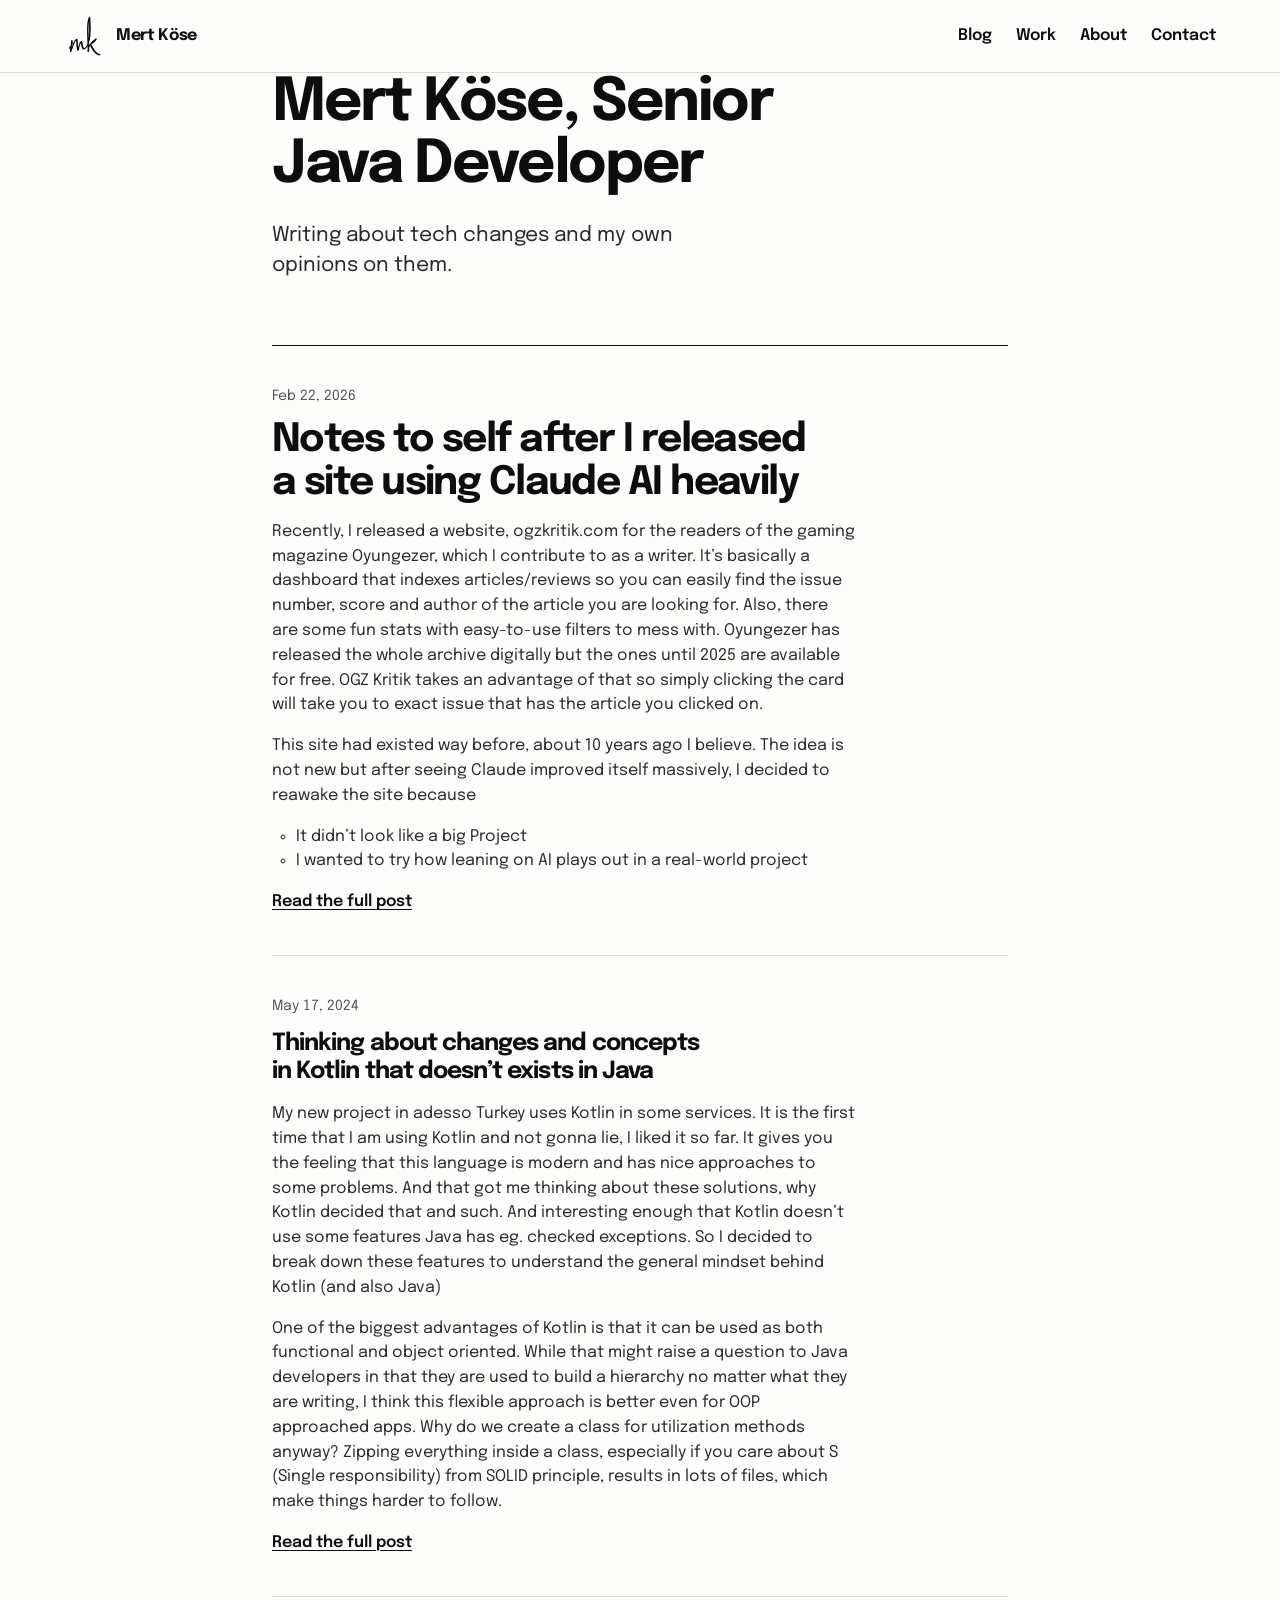
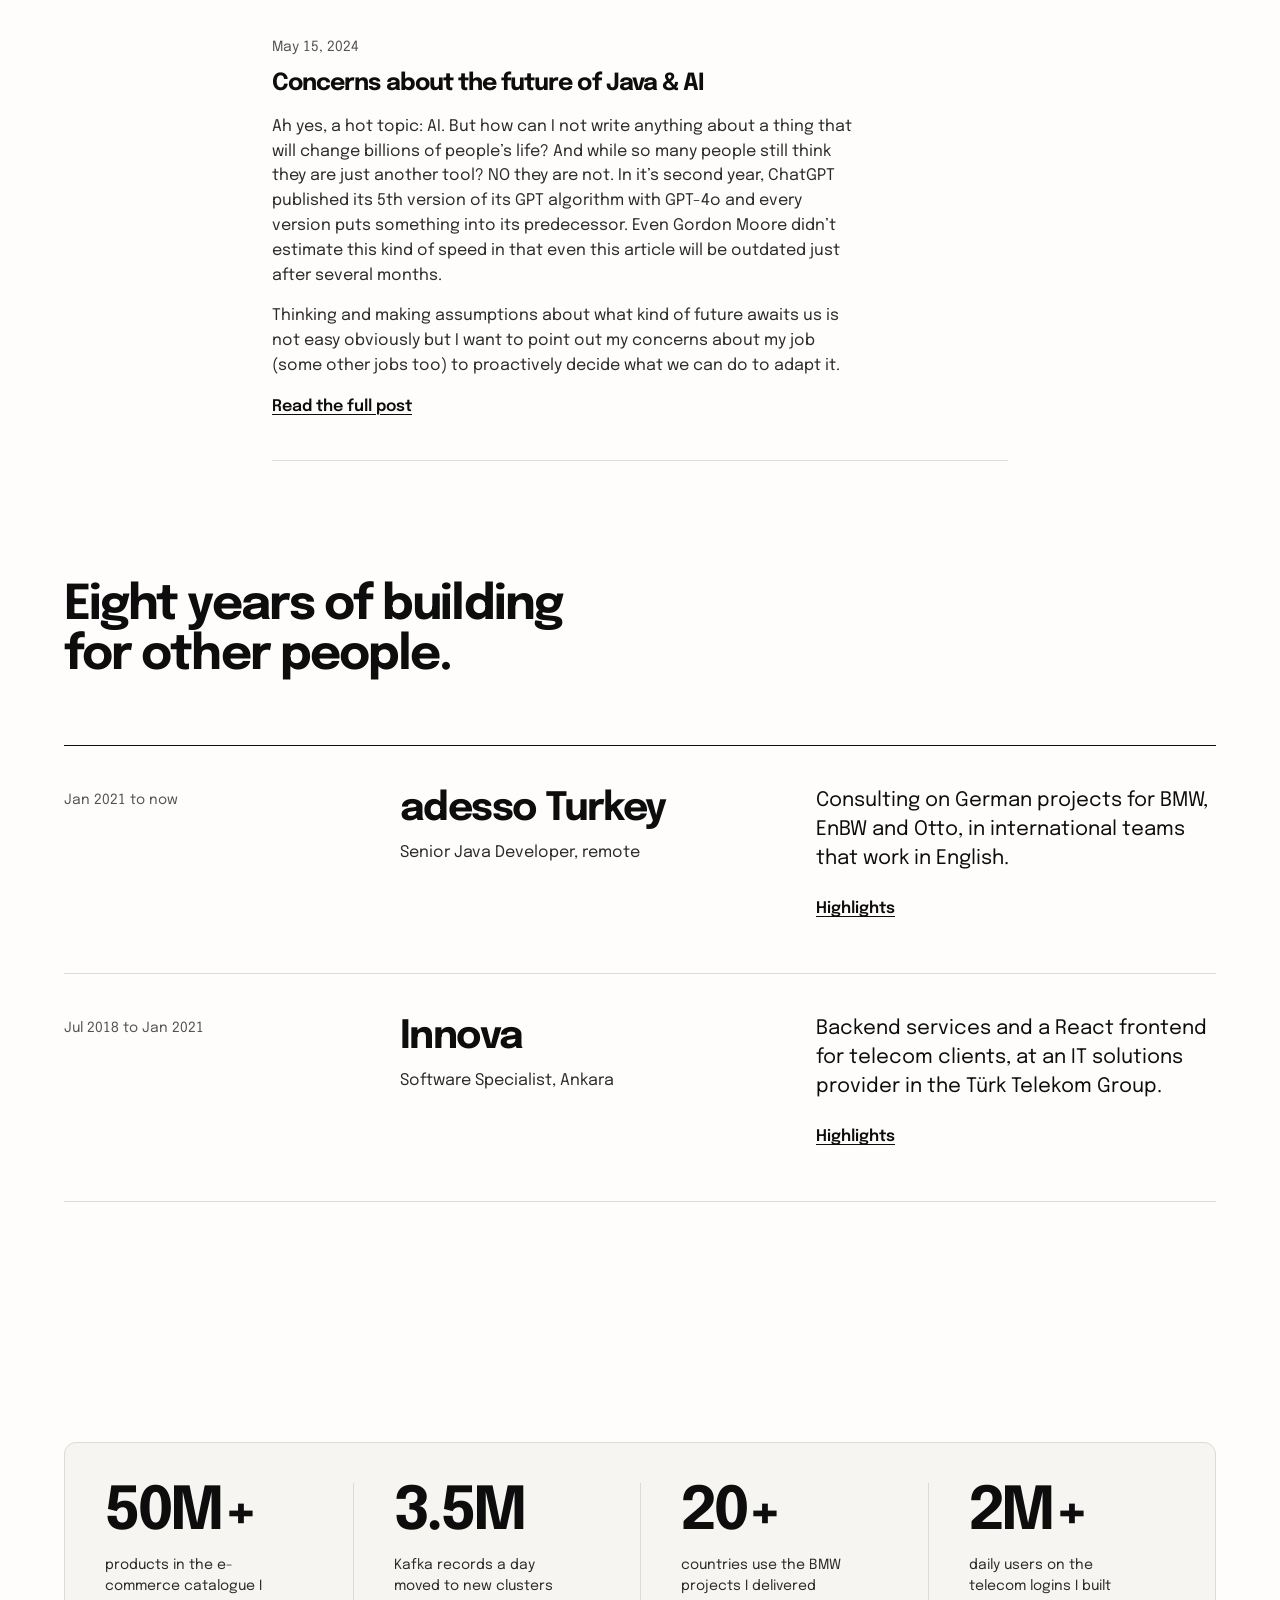
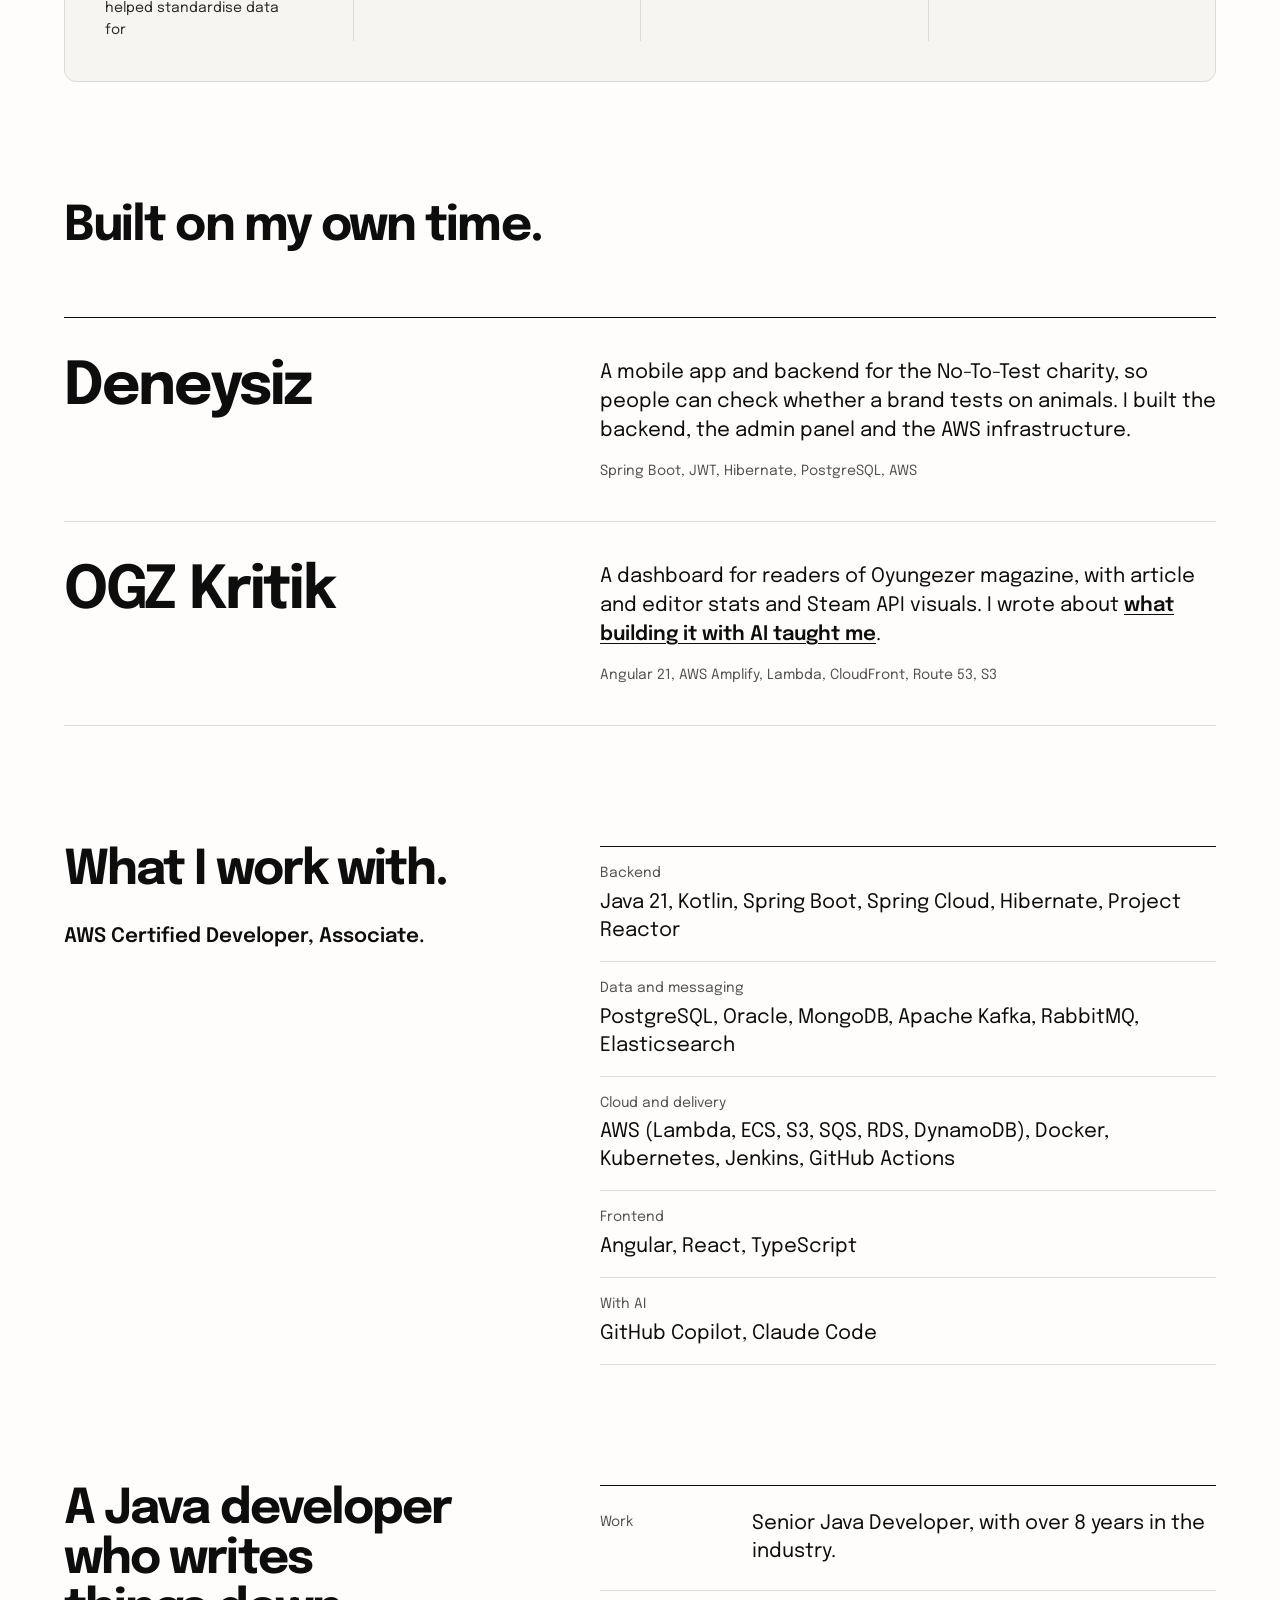
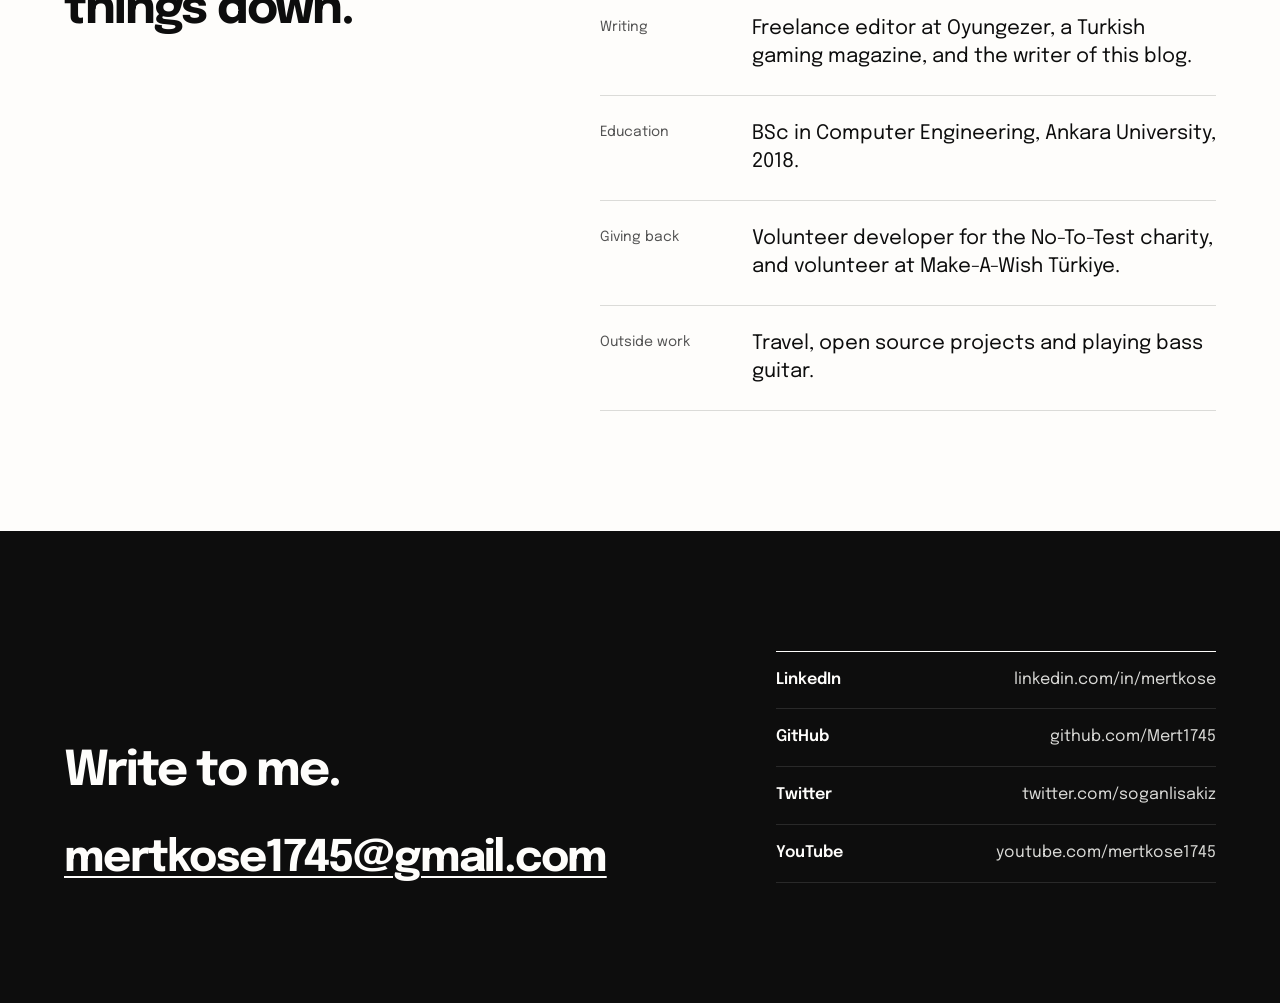
==== index.html @ c5473058 "Center the intro and blog index in one column" ====
<!doctype html>
<html lang="en">
<head>
<meta charset="utf-8">
<meta name="viewport" content="width=device-width,initial-scale=1">
<title>Mert Köse | Developer Sketches</title>
<meta name="description" content="Mert Köse, Senior Java Developer, writing about tech changes and his own opinions on them.">
<link rel="icon" type="image/png" href="favicon.png">
<link rel="preconnect" href="https://fonts.googleapis.com"><link rel="preconnect" href="https://fonts.gstatic.com" crossorigin><link href="https://fonts.googleapis.com/css2?family=Epilogue:wght@400;600;700&amp;display=swap" rel="stylesheet">
<link rel="stylesheet" href="style.css?v=fa057276">
</head>
<body>
<a class="skip" href="#main">Skip to content</a>
<header class="nav">
  <div class="container nav__bar">
    <a class="nav__brand" href="index.html"><img src="logo.png" alt="" width="40" height="40"><span>Mert Köse</span></a>
    <nav aria-label="Main" class="nav__links"><a href="index.html#blog">Blog</a><a href="index.html#work">Work</a><a href="index.html#about">About</a><a href="index.html#contact">Contact</a></nav>
  </div>
</header>
<main id="main">
<section class="hero" aria-labelledby="hero-title">
  <div class="container">
    <div class="hero__text">
      <h1 id="hero-title">Mert Köse, Senior Java Developer</h1>
      <p class="lead">Writing about tech changes and my own opinions on them.</p>
    </div>
    <div class="index" id="blog">
      <h2 class="visually-hidden">Blog</h2>
      <ol class="index__list">
      <li class="index__row index__row--lead"><time class="num" datetime="2026-02-22">Feb 22, 2026</time><div class="index__main"><h3><a href="posts/notes-to-self-after-i-released-a-site-using-claude-ai-heavily.html">Notes to self after I released a site using Claude AI heavily</a></h3><div class="index__excerpt"><p>Recently, I released a website, ogzkritik.com for the readers of the gaming magazine Oyungezer, which I contribute to as a writer. It’s basically a dashboard that indexes articles/reviews so you can easily find the issue number, score and author of the article you are looking for. Also, there are some fun stats with easy-to-use filters to mess with. Oyungezer has released the whole archive digitally but the ones until 2025 are available for free. OGZ Kritik takes an advantage of that so simply clicking the card will take you to exact issue that has the article you clicked on.</p>
<p>This site had existed way before, about 10 years ago I believe. The idea is not new but after seeing Claude improved itself massively, I decided to reawake the site because</p>
<ul>
<li>It didn’t look like a big Project</li>
<li>I wanted to try how leaning on AI plays out in a real-world project</li>
</ul></div><a class="index__more" href="posts/notes-to-self-after-i-released-a-site-using-claude-ai-heavily.html">Read the full post</a></div></li>
      <li class="index__row"><time class="num" datetime="2024-05-17">May 17, 2024</time><div class="index__main"><h3><a href="posts/thinking-about-changes-and-concepts-in-kotlin-that-doesnt-exists-in-java.html">Thinking about changes and concepts in Kotlin that doesn’t exists in Java</a></h3><div class="index__excerpt"><p>My new project in adesso Turkey uses Kotlin in some services. It is the first time that I am using Kotlin and not gonna lie, I liked it so far. It gives you the feeling that this language is modern and has nice approaches to some problems. And that got me thinking about these solutions, why Kotlin decided that and such. And interesting enough that Kotlin doesn’t use some features Java has eg. checked exceptions. So I decided to break down these features to understand the general mindset behind Kotlin (and also Java)</p>
<p>One of the biggest advantages of Kotlin is that it can be used as both functional and object oriented. While that might raise a question to Java developers in that they are used to build a hierarchy no matter what they are writing, I think this flexible approach is better even for OOP approached apps. Why do we create a class for utilization methods anyway? Zipping everything inside a class, especially if you care about S (Single responsibility) from SOLID principle, results in lots of files, which make things harder to follow.</p></div><a class="index__more" href="posts/thinking-about-changes-and-concepts-in-kotlin-that-doesnt-exists-in-java.html">Read the full post</a></div></li>
      <li class="index__row"><time class="num" datetime="2024-05-15">May 15, 2024</time><div class="index__main"><h3><a href="posts/concerns-about-the-future-of-java-ai.html">Concerns about the future of Java &amp; AI</a></h3><div class="index__excerpt"><p>Ah yes, a hot topic: AI. But how can I not write anything about a thing that will change billions of people’s life? And while so many people still think they are just another tool? NO they are not. In it’s second year, ChatGPT published its 5th version of its GPT algorithm with GPT-4o and every version puts something into its predecessor. Even Gordon Moore didn’t estimate this kind of speed in that even this article will be outdated just after several months.</p>
<p>Thinking and making assumptions about what kind of future awaits us is not easy obviously but I want to point out my concerns about my job (some other jobs too) to proactively decide what we can do to adapt it.</p></div><a class="index__more" href="posts/concerns-about-the-future-of-java-ai.html">Read the full post</a></div></li>
      </ol>
    </div>
  </div>
</section>

<section class="work" id="work" aria-labelledby="work-title">
  <div class="container">
    <h2 id="work-title">Eight years of building for other people.</h2>
    <ol class="jobs">
      <li class="job">
        <p class="job__dates num">Jan 2021 to now</p>
        <div class="job__main">
          <h3>adesso Turkey</h3>
          <p class="job__role">Senior Java Developer, remote</p>
        </div>
        <div class="job__body">
          <p>Consulting on German projects for BMW, EnBW and Otto, in international teams that work in English.</p>
          <details>
            <summary>Highlights</summary>
            <ul>
              <li>Delivered two global BMW projects, used in 20+ countries, from architecture to deployment, with monitoring and operational reliability built in.</li>
              <li>Worked on a high-volume e-commerce platform that standardised product data for downstream systems across a 50M+ product catalogue.</li>
              <li>Migrated Kafka topics carrying 3.5 million records a day from AWS MSK to customer managed clusters.</li>
              <li>Moved 50+ database tables from on-premise Oracle to AWS PostgreSQL.</li>
              <li>Upgraded large microservices to Spring Boot 3 with asynchronous Kotlin and Java.</li>
              <li>Wrote Java 21 with 80%+ unit test coverage.</li>
              <li>Defined implementation-ready technical specifications that made AI-assisted development with GitHub Copilot and Claude Code efficient.</li>
            </ul>
          </details>
        </div>
      </li>
      <li class="job">
        <p class="job__dates num">Jul 2018 to Jan 2021</p>
        <div class="job__main">
          <h3>Innova</h3>
          <p class="job__role">Software Specialist, Ankara</p>
        </div>
        <div class="job__body">
          <p>Backend services and a React frontend for telecom clients, at an IT solutions provider in the Türk Telekom Group.</p>
          <details>
            <summary>Highlights</summary>
            <ul>
              <li>Built login mechanisms for highly scalable apps serving over 2 million daily users.</li>
              <li>Designed RabbitMQ-based data traffic to support a microservice architecture.</li>
              <li>Worked with PostgreSQL, Oracle and MongoDB databases holding over 8 million records.</li>
              <li>Rebuilt the application frontend with React, Next.js and TypeScript.</li>
            </ul>
          </details>
        </div>
      </li>
    </ol>
  </div>
</section>

<section class="figures" aria-label="Figures from my work">
  <div class="container">
    <dl class="stats">
      <div><dt>products in the e-commerce catalogue I helped standardise data for</dt><dd class="figure num">50M+</dd></div>
      <div><dt>Kafka records a day moved to new clusters</dt><dd class="figure num">3.5M</dd></div>
      <div><dt>countries use the BMW projects I delivered</dt><dd class="figure num">20+</dd></div>
      <div><dt>daily users on the telecom logins I built</dt><dd class="figure num">2M+</dd></div>
    </dl>
  </div>
</section>

<section class="projects" id="projects" aria-labelledby="projects-title">
  <div class="container">
    <h2 id="projects-title">Built on my own time.</h2>
    <ul class="builds">
      <li class="build">
        <h3>Deneysiz</h3>
        <div class="build__body">
          <p>A mobile app and backend for the No-To-Test charity, so people can check whether a brand tests on animals. I built the backend, the admin panel and the AWS infrastructure.</p>
          <p class="build__stack">Spring Boot, JWT, Hibernate, PostgreSQL, AWS</p>
        </div>
      </li>
      <li class="build">
        <h3><a href="https://ogzkritik.com">OGZ Kritik</a></h3>
        <div class="build__body">
          <p>A dashboard for readers of Oyungezer magazine, with article and editor stats and Steam API visuals. I wrote about <a href="posts/notes-to-self-after-i-released-a-site-using-claude-ai-heavily.html">what building it with AI taught me</a>.</p>
          <p class="build__stack">Angular 21, AWS Amplify, Lambda, CloudFront, Route 53, S3</p>
        </div>
      </li>
    </ul>
  </div>
</section>

<section class="skills" id="skills" aria-labelledby="skills-title">
  <div class="container skills__grid">
    <div class="skills__lead">
      <h2 id="skills-title">What I work with.</h2>
      <p class="skills__cert">AWS Certified Developer, Associate.</p>
    </div>
    <dl class="stack">
      <div><dt>Backend</dt><dd>Java 21, Kotlin, Spring Boot, Spring Cloud, Hibernate, Project Reactor</dd></div>
      <div><dt>Data and messaging</dt><dd>PostgreSQL, Oracle, MongoDB, Apache Kafka, RabbitMQ, Elasticsearch</dd></div>
      <div><dt>Cloud and delivery</dt><dd>AWS (Lambda, ECS, S3, SQS, RDS, DynamoDB), Docker, Kubernetes, Jenkins, GitHub Actions</dd></div>
      <div><dt>Frontend</dt><dd>Angular, React, TypeScript</dd></div>
      <div><dt>With AI</dt><dd>GitHub Copilot, Claude Code</dd></div>
    </dl>
  </div>
</section>

<section class="about" id="about" aria-labelledby="about-title">
  <div class="container about__grid">
    <h2 id="about-title">A Java developer who writes things down.</h2>
    <dl class="facts">
      <div><dt>Work</dt><dd>Senior Java Developer, with over 8 years in the industry.</dd></div>
      <div><dt>Writing</dt><dd>Freelance editor at Oyungezer, a Turkish gaming magazine, and the writer of this blog.</dd></div>
      <div><dt>Education</dt><dd>BSc in Computer Engineering, Ankara University, 2018.</dd></div>
      <div><dt>Giving back</dt><dd>Volunteer developer for the No-To-Test charity, and volunteer at Make-A-Wish Türkiye.</dd></div>
      <div><dt>Outside work</dt><dd>Travel, open source projects and playing bass guitar.</dd></div>
    </dl>
  </div>
</section>

<section class="contact" id="contact" aria-labelledby="contact-title">
  <div class="container contact__grid">
    <div class="contact__lead">
      <h2 id="contact-title">Write to me.</h2>
      <a class="contact__mail" href="mailto:mertkose1745@gmail.com">mertkose1745@gmail.com</a>
    </div>
    <ul class="links">
      <li><a href="https://www.linkedin.com/in/mertkose/"><span>LinkedIn</span><span class="links__handle">linkedin.com/in/mertkose</span></a></li>
      <li><a href="https://github.com/Mert1745"><span>GitHub</span><span class="links__handle">github.com/Mert1745</span></a></li>
      <li><a href="https://twitter.com/soganlisakiz"><span>Twitter</span><span class="links__handle">twitter.com/soganlisakiz</span></a></li>
      <li><a href="https://www.youtube.com/mertkose1745"><span>YouTube</span><span class="links__handle">youtube.com/mertkose1745</span></a></li>
    </ul>
  </div>
</section>
</main>
</body>
</html>
---- style.css ----
/* Hallmark · shape: Index-First · genre: editorial · theme: Ink (by request) · job: hire · draw: cc81e3
 * hero: Index (intro above the index) · nav: edge-aligned · footer: none · imagery: none · signature: the post list is the hero, the newest title set large over an ink rule · ink: paper · copy: verbatim
 * axes: light/grotesk-sans/chromatic-teal · posture: restrained · contrast: pass · fold: pass · v2.0.0 */
/* Hallmark · pre-emit critique: P4 H5 E4 S4 R5 V4 · weakest: S, the about section could belong to any developer; kept only facts from the old site and let the type carry it */
/* Hallmark · waive 22 · greys at zero chroma · the page is printed in plain black ink on white paper */
/* Hallmark · answered F15 · the 24px gap sits inside list rows between a date or label and its text, while section columns keep the wide gap */
@import url("./tokens.css");
@import url("./base.css");

.skip { position: absolute; left: var(--space-md); top: calc(-1 * var(--space-3xl)); z-index: var(--z-toast); padding: var(--space-xs) var(--space-md); background: var(--color-ink); color: var(--color-paper); border-radius: 10px; }
.skip:focus-visible { top: var(--space-md); }


/* nav: edge-aligned, the mark at one edge, three destinations at the other */
.nav { border-bottom: var(--rule-hair) solid var(--color-rule); }
.nav__bar { display: flex; align-items: center; justify-content: space-between; gap: var(--space-md); min-height: 72px; }
.nav__brand { display: inline-flex; align-items: center; gap: var(--space-sm); font-weight: 700; text-decoration: none; letter-spacing: -0.02em; }
.nav__brand img { width: 40px; height: 40px; }
.nav__links { display: flex; gap: var(--space-lg); }
.nav__links a { font-weight: 600; text-decoration: none; padding: var(--space-xs) 0; }
.nav__links a:active, .index__main h3 a:active, .index__more:active, .facts a:active, .contact a:active, .build a:active { text-decoration: underline; text-decoration-color: var(--color-accent); text-decoration-thickness: 3px; }
.nav__links a:hover, .nav__brand:hover span { text-decoration: underline; text-decoration-color: var(--color-accent); text-decoration-thickness: 2px; }



/* hero: the introduction on top, the blog index under it with each post opened */
.hero__text { display: grid; gap: var(--space-lg); justify-items: start; margin: 0 auto var(--space-2xl); max-width: 46rem; }
.hero__text h1 { font-size: var(--text-display-s); max-width: none; }
.hero__text .lead { color: var(--color-ink-2); max-width: 40ch; }
.index { max-width: 46rem; margin-inline: auto; }
.index__list { margin: 0; padding: 0; list-style: none; border-top: var(--rule-hair) solid var(--color-ink); }
.index__row { display: grid; grid-template-columns: minmax(0, 1fr); gap: var(--space-sm); padding-block: var(--space-xl); border-bottom: var(--rule-hair) solid var(--color-rule); }
.index__row time { font-size: var(--text-sm); color: var(--color-muted); }
.index__main { display: grid; gap: var(--space-md); }
.index__main h3 { max-width: none; }
.index__main h3 a { text-decoration: none; }
.index__main h3 a:hover { text-decoration: underline; text-decoration-color: var(--color-accent); text-decoration-thickness: 2px; text-underline-offset: 0.18em; }
.index__row--lead h3 { font-size: var(--text-3xl); line-height: 1.08; letter-spacing: var(--tracking-display); }
.index__excerpt { display: grid; gap: var(--space-md); color: var(--color-ink-2); }
.index__excerpt ul { margin: 0; padding-left: var(--space-lg); }
.index__more { justify-self: start; font-weight: 600; }
.index__more:hover { text-decoration-color: var(--color-accent); text-decoration-thickness: 2px; }

/* about: one statement, a ruled list of facts */
.about { padding-block: var(--section-gap-s); }
.about__grid { display: grid; grid-template-columns: minmax(0, 5fr) minmax(0, 7fr); gap: var(--space-3xl); align-items: start; }
.about h2 { font-size: var(--text-section); max-width: 14ch; }
.facts { margin: 0; border-top: var(--rule-hair) solid var(--color-ink); }
.facts > div { display: grid; grid-template-columns: minmax(0, 8rem) minmax(0, 1fr); gap: var(--space-lg); padding-block: var(--space-lg); border-bottom: var(--rule-hair) solid var(--color-rule); }
.facts dt { font-size: var(--text-sm); color: var(--color-muted); padding-top: var(--space-3xs); }
.facts dd { margin: 0; font-size: var(--text-lg); line-height: 1.4; }
.facts a { font-weight: 600; }
.facts a:hover, .links a:hover .links__handle, .article a:hover { text-decoration-color: var(--color-accent); text-decoration-thickness: 2px; }

/* contact: an ink band, the address set large */
.contact { padding-block: var(--section-gap-s); background: var(--color-ink); color: var(--color-paper); }
.contact__grid { display: grid; grid-template-columns: minmax(0, 7fr) minmax(0, 5fr); gap: var(--space-3xl); align-items: end; }
.contact__lead { display: grid; gap: var(--space-xl); }
.contact h2 { font-size: var(--text-section); }
.contact__mail { font-size: clamp(1.5rem, 3.4vw, 3rem); font-weight: 700; letter-spacing: var(--tracking-display); line-height: 1.05; overflow-wrap: break-word; min-width: 0; text-decoration-thickness: 2px; text-underline-offset: 0.12em; }
.contact__mail:hover { text-decoration-color: var(--color-accent-soft); }
.contact :focus-visible { outline-color: var(--color-accent-soft); }
.links { margin: 0; padding: 0; list-style: none; border-top: var(--rule-hair) solid var(--color-paper); }
.links li { border-bottom: var(--rule-hair) solid var(--color-ink-2); }
.links a { display: flex; flex-wrap: wrap; justify-content: space-between; gap: var(--space-xs) var(--space-md); padding-block: var(--space-md); font-weight: 600; text-decoration: none; }
.links__handle { font-weight: 400; color: var(--color-rule); text-decoration: underline; text-decoration-color: transparent; text-underline-offset: 0.16em; }


/* a post */
.container--text { max-width: 51rem; }
.article { padding-block: var(--space-3xl) var(--space-3xl); }
.article__head { display: grid; gap: var(--space-md); padding-bottom: var(--space-xl); margin-bottom: var(--space-xl); border-bottom: var(--rule-hair) solid var(--color-ink); }
.article__head h1 { font-size: var(--text-display-s); max-width: none; }
.article__date { font-size: var(--text-sm); color: var(--color-muted); }
.article__body { display: grid; gap: var(--space-lg); font-size: var(--text-lg); line-height: 1.6; color: var(--color-ink-2); }
.article__body p { max-width: 65ch; }
.article__body h2 { max-width: none; margin-top: var(--space-xl); font-size: var(--text-section); }
.article__body ul { margin: 0; padding-left: var(--space-lg); max-width: 65ch; }
.article__body li + li { margin-top: var(--space-xs); }
.article__body blockquote { margin: var(--space-md) 0; padding: var(--space-xs) 0 var(--space-xs) var(--space-lg); border-left: 2px solid var(--color-ink); color: var(--color-ink); font-size: var(--text-xl); line-height: 1.4; max-width: 50ch; }
.article__body img { border-radius: var(--radius-card); outline: var(--rule-hair) solid var(--color-rule); outline-offset: -1px; }
.article__body code { font-family: var(--font-outlier); font-size: 0.9em; }
.article a { font-weight: 600; color: var(--color-ink); }
.article__back { margin-top: var(--space-2xl); }

@media (max-width: 60rem) {
  .hero { min-height: 0; padding-block: var(--space-xl); }
  .about__grid, .contact__grid { grid-template-columns: minmax(0, 1fr); gap: var(--space-2xl); }
  .contact__grid { align-items: start; }
  .index__row--lead h3 { font-size: var(--text-2xl); }
}
@media (max-width: 40rem) {
  .facts > div { grid-template-columns: minmax(0, 1fr); gap: var(--space-2xs); }
  .nav__links { gap: var(--space-md); }
  .nav__brand span { display: none; }
}

/* work: the record as ruled rows, highlights folded away */
.work { padding-block: var(--section-gap-s); }
.work h2, .projects h2, .skills h2 { font-size: var(--text-section); max-width: 18ch; }
.jobs { margin: var(--space-2xl) 0 0; padding: 0; list-style: none; border-top: var(--rule-hair) solid var(--color-ink); }
.job { display: grid; grid-template-columns: minmax(0, 3fr) minmax(0, 4fr) minmax(0, 5fr); gap: var(--space-3xl); padding-block: var(--space-xl); border-bottom: var(--rule-hair) solid var(--color-rule); }
.job__dates { font-size: var(--text-sm); color: var(--color-muted); padding-top: var(--space-2xs); }
.job__main h3 { font-size: var(--text-3xl); letter-spacing: var(--tracking-display); }
.job__role { margin-top: var(--space-xs); font-size: var(--text-md); color: var(--color-ink-2); }
.job__body { display: grid; gap: var(--space-md); align-content: start; font-size: var(--text-lg); line-height: 1.45; }
.job__body details { font-size: var(--text-md); line-height: 1.55; }
.job__body summary { display: inline-block; min-height: 44px; padding-block: var(--space-xs); font-weight: 600; text-decoration: underline; text-underline-offset: 0.16em; cursor: pointer; list-style: none; }
.job__body summary::-webkit-details-marker { display: none; }
.job__body summary:hover { text-decoration-color: var(--color-accent); text-decoration-thickness: 2px; }
.job__body summary:focus-visible { outline: 2px solid var(--color-focus); outline-offset: 2px; }
.job__body ul { margin: var(--space-xs) 0 0; padding-left: var(--space-lg); color: var(--color-ink-2); }
.job__body li + li { margin-top: var(--space-xs); }

/* figures: plain black on a well, units beside every number */
.figures { padding-block: var(--section-gap-s) 0; }
.stats { display: grid; grid-template-columns: repeat(4, minmax(0, 1fr)); margin: 0; padding: var(--space-xl) 0; background: var(--color-paper-2); border: var(--rule-hair) solid var(--color-rule); border-radius: var(--radius-card); }
.stats > div { display: flex; flex-direction: column-reverse; justify-content: flex-end; gap: var(--space-sm); padding-inline: var(--space-xl); border-left: var(--rule-hair) solid var(--color-rule); }
.stats > div:first-child { border-left: 0; }
.stats dt { font-size: var(--text-sm); color: var(--color-ink-2); max-width: 22ch; }
.stats dd { margin: 0; font-variant-numeric: tabular-nums; font-size: var(--text-display-s); font-weight: 700; letter-spacing: var(--tracking-display); line-height: 1; }

/* projects: the name large, what it is beside it */
.projects { padding-block: var(--section-gap-s) 0; }
.builds { margin: var(--space-2xl) 0 0; padding: 0; list-style: none; border-top: var(--rule-hair) solid var(--color-ink); }
.build { display: grid; grid-template-columns: minmax(0, 5fr) minmax(0, 7fr); gap: var(--space-3xl); padding-block: var(--space-xl); border-bottom: var(--rule-hair) solid var(--color-rule); }
.build h3 { font-size: var(--text-display-s); max-width: none; letter-spacing: var(--tracking-display); line-height: 1.02; }
.build h3 a { text-decoration: none; }
.build h3 a:hover { text-decoration: underline; text-decoration-color: var(--color-accent); text-decoration-thickness: 3px; text-underline-offset: 0.12em; }
.build__body { display: grid; gap: var(--space-md); font-size: var(--text-lg); line-height: 1.45; }
.build__body a { font-weight: 600; }
.build__stack { font-size: var(--text-sm); color: var(--color-muted); }

/* skills: grouped in running lines */
.skills { padding-block: var(--section-gap-s) 0; }
.skills__grid { display: grid; grid-template-columns: minmax(0, 5fr) minmax(0, 7fr); gap: var(--space-3xl); align-items: start; }
.skills__lead { display: grid; gap: var(--space-lg); }
.skills__cert { font-size: var(--text-lg); font-weight: 600; }
.stack { margin: 0; border-top: var(--rule-hair) solid var(--color-ink); }
.stack > div { display: grid; gap: var(--space-2xs); padding-block: var(--space-md); border-bottom: var(--rule-hair) solid var(--color-rule); }
.stack dt { font-size: var(--text-sm); color: var(--color-muted); }
.stack dd { margin: 0; font-size: var(--text-lg); line-height: 1.4; }

@media (max-width: 60rem) {
  .job { grid-template-columns: minmax(0, 1fr); gap: var(--space-sm); }
  .stats { grid-template-columns: repeat(2, minmax(0, 1fr)); row-gap: var(--space-xl); }
  .stats > div:nth-child(odd) { border-left: 0; }
  .build, .skills__grid { grid-template-columns: minmax(0, 1fr); gap: var(--space-lg); }
  .skills__grid { gap: var(--space-2xl); }
}
@media (max-width: 40rem) {
  .stats > div { padding-inline: var(--space-md); }
  .nav__links { gap: var(--space-sm); font-size: var(--text-sm); }
}
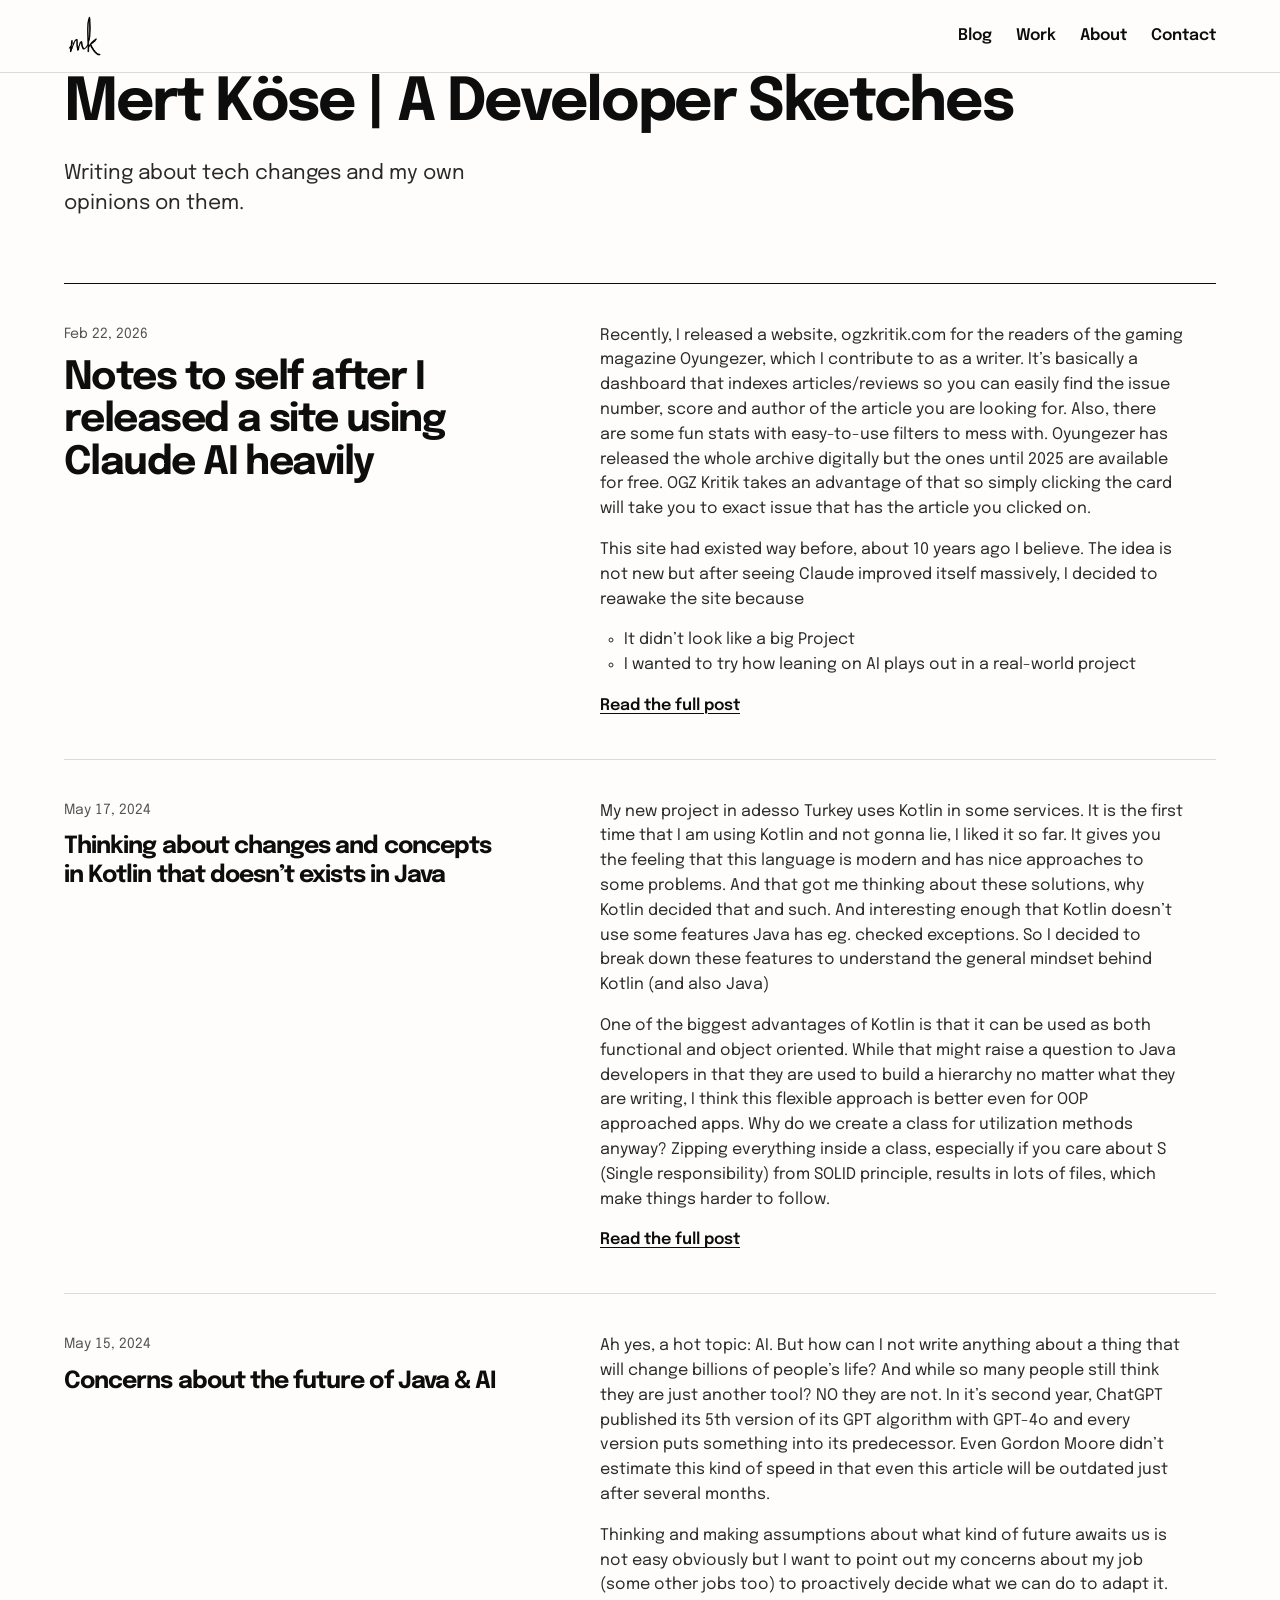
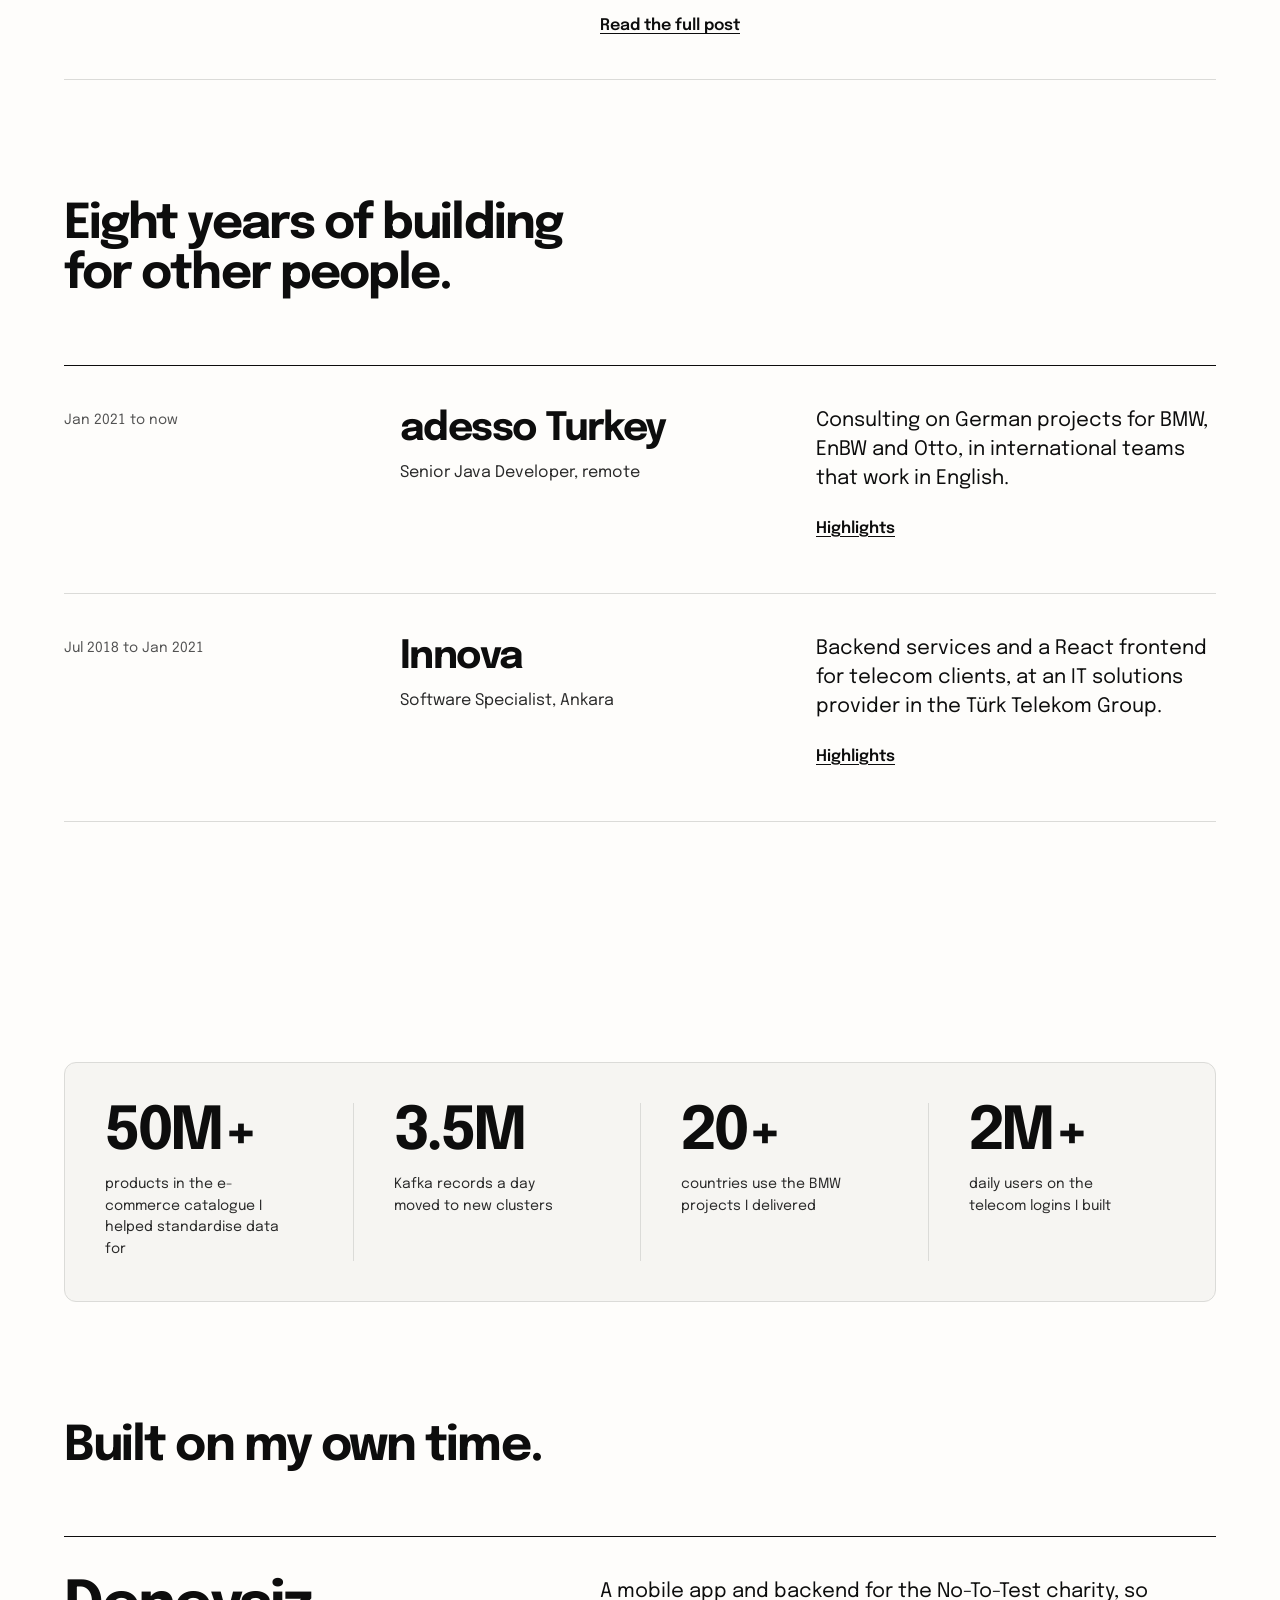
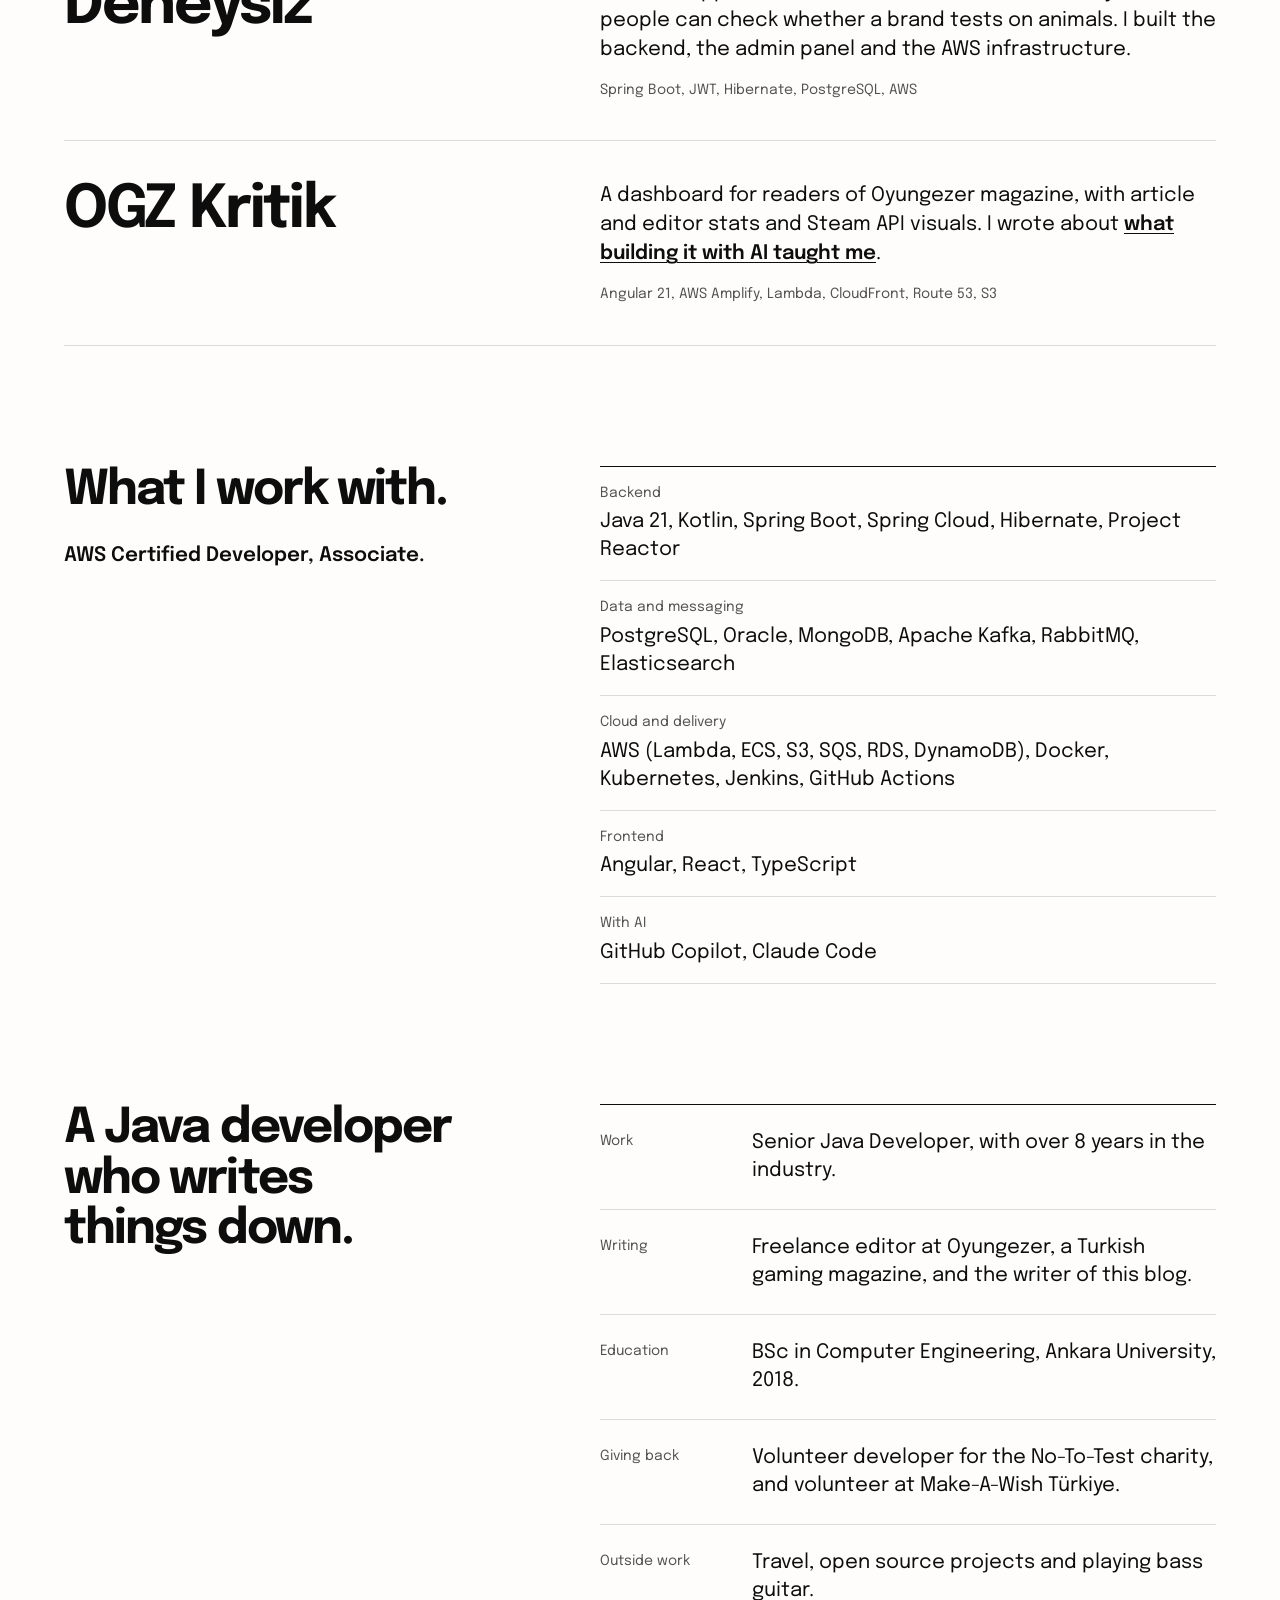
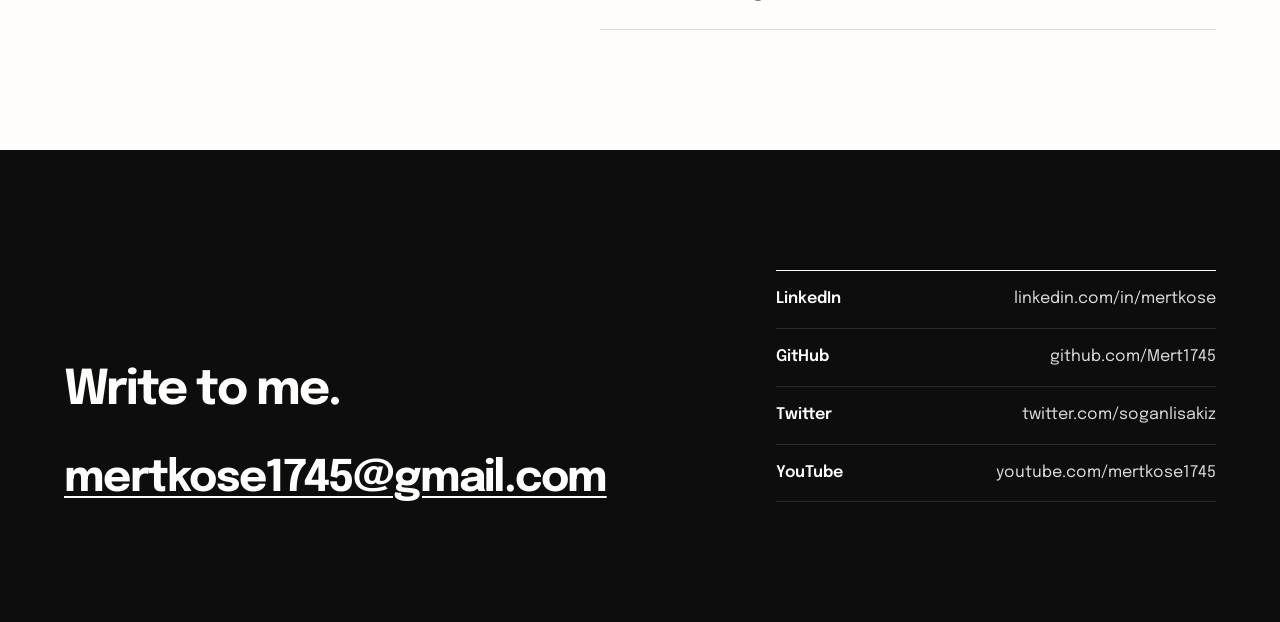
==== commit 1067a536: "Align the blog index with the page grid, new headline, logo-only brand" ====
--- a/index.html
+++ b/index.html
@@ -7,13 +7,13 @@
 <meta name="description" content="Mert Köse, Senior Java Developer, writing about tech changes and his own opinions on them.">
 <link rel="icon" type="image/png" href="favicon.png">
 <link rel="preconnect" href="https://fonts.googleapis.com"><link rel="preconnect" href="https://fonts.gstatic.com" crossorigin><link href="https://fonts.googleapis.com/css2?family=Epilogue:wght@400;600;700&amp;display=swap" rel="stylesheet">
-<link rel="stylesheet" href="style.css?v=fa057276">
+<link rel="stylesheet" href="style.css?v=16051776">
 </head>
 <body>
 <a class="skip" href="#main">Skip to content</a>
 <header class="nav">
   <div class="container nav__bar">
-    <a class="nav__brand" href="index.html"><img src="logo.png" alt="" width="40" height="40"><span>Mert Köse</span></a>
+    <a class="nav__brand" href="index.html"><img src="logo.png" alt="Mert Köse, home" width="40" height="40"></a>
     <nav aria-label="Main" class="nav__links"><a href="index.html#blog">Blog</a><a href="index.html#work">Work</a><a href="index.html#about">About</a><a href="index.html#contact">Contact</a></nav>
   </div>
 </header>
@@ -21,21 +21,21 @@
 <section class="hero" aria-labelledby="hero-title">
   <div class="container">
     <div class="hero__text">
-      <h1 id="hero-title">Mert Köse, Senior Java Developer</h1>
+      <h1 id="hero-title">Mert Köse | A Developer Sketches</h1>
       <p class="lead">Writing about tech changes and my own opinions on them.</p>
     </div>
     <div class="index" id="blog">
       <h2 class="visually-hidden">Blog</h2>
       <ol class="index__list">
-      <li class="index__row index__row--lead"><time class="num" datetime="2026-02-22">Feb 22, 2026</time><div class="index__main"><h3><a href="posts/notes-to-self-after-i-released-a-site-using-claude-ai-heavily.html">Notes to self after I released a site using Claude AI heavily</a></h3><div class="index__excerpt"><p>Recently, I released a website, ogzkritik.com for the readers of the gaming magazine Oyungezer, which I contribute to as a writer. It’s basically a dashboard that indexes articles/reviews so you can easily find the issue number, score and author of the article you are looking for. Also, there are some fun stats with easy-to-use filters to mess with. Oyungezer has released the whole archive digitally but the ones until 2025 are available for free. OGZ Kritik takes an advantage of that so simply clicking the card will take you to exact issue that has the article you clicked on.</p>
+      <li class="index__row index__row--lead"><div class="index__head"><time class="num" datetime="2026-02-22">Feb 22, 2026</time><h3><a href="posts/notes-to-self-after-i-released-a-site-using-claude-ai-heavily.html">Notes to self after I released a site using Claude AI heavily</a></h3></div><div class="index__main"><div class="index__excerpt"><p>Recently, I released a website, ogzkritik.com for the readers of the gaming magazine Oyungezer, which I contribute to as a writer. It’s basically a dashboard that indexes articles/reviews so you can easily find the issue number, score and author of the article you are looking for. Also, there are some fun stats with easy-to-use filters to mess with. Oyungezer has released the whole archive digitally but the ones until 2025 are available for free. OGZ Kritik takes an advantage of that so simply clicking the card will take you to exact issue that has the article you clicked on.</p>
 <p>This site had existed way before, about 10 years ago I believe. The idea is not new but after seeing Claude improved itself massively, I decided to reawake the site because</p>
 <ul>
 <li>It didn’t look like a big Project</li>
 <li>I wanted to try how leaning on AI plays out in a real-world project</li>
 </ul></div><a class="index__more" href="posts/notes-to-self-after-i-released-a-site-using-claude-ai-heavily.html">Read the full post</a></div></li>
-      <li class="index__row"><time class="num" datetime="2024-05-17">May 17, 2024</time><div class="index__main"><h3><a href="posts/thinking-about-changes-and-concepts-in-kotlin-that-doesnt-exists-in-java.html">Thinking about changes and concepts in Kotlin that doesn’t exists in Java</a></h3><div class="index__excerpt"><p>My new project in adesso Turkey uses Kotlin in some services. It is the first time that I am using Kotlin and not gonna lie, I liked it so far. It gives you the feeling that this language is modern and has nice approaches to some problems. And that got me thinking about these solutions, why Kotlin decided that and such. And interesting enough that Kotlin doesn’t use some features Java has eg. checked exceptions. So I decided to break down these features to understand the general mindset behind Kotlin (and also Java)</p>
+      <li class="index__row"><div class="index__head"><time class="num" datetime="2024-05-17">May 17, 2024</time><h3><a href="posts/thinking-about-changes-and-concepts-in-kotlin-that-doesnt-exists-in-java.html">Thinking about changes and concepts in Kotlin that doesn’t exists in Java</a></h3></div><div class="index__main"><div class="index__excerpt"><p>My new project in adesso Turkey uses Kotlin in some services. It is the first time that I am using Kotlin and not gonna lie, I liked it so far. It gives you the feeling that this language is modern and has nice approaches to some problems. And that got me thinking about these solutions, why Kotlin decided that and such. And interesting enough that Kotlin doesn’t use some features Java has eg. checked exceptions. So I decided to break down these features to understand the general mindset behind Kotlin (and also Java)</p>
 <p>One of the biggest advantages of Kotlin is that it can be used as both functional and object oriented. While that might raise a question to Java developers in that they are used to build a hierarchy no matter what they are writing, I think this flexible approach is better even for OOP approached apps. Why do we create a class for utilization methods anyway? Zipping everything inside a class, especially if you care about S (Single responsibility) from SOLID principle, results in lots of files, which make things harder to follow.</p></div><a class="index__more" href="posts/thinking-about-changes-and-concepts-in-kotlin-that-doesnt-exists-in-java.html">Read the full post</a></div></li>
-      <li class="index__row"><time class="num" datetime="2024-05-15">May 15, 2024</time><div class="index__main"><h3><a href="posts/concerns-about-the-future-of-java-ai.html">Concerns about the future of Java &amp; AI</a></h3><div class="index__excerpt"><p>Ah yes, a hot topic: AI. But how can I not write anything about a thing that will change billions of people’s life? And while so many people still think they are just another tool? NO they are not. In it’s second year, ChatGPT published its 5th version of its GPT algorithm with GPT-4o and every version puts something into its predecessor. Even Gordon Moore didn’t estimate this kind of speed in that even this article will be outdated just after several months.</p>
+      <li class="index__row"><div class="index__head"><time class="num" datetime="2024-05-15">May 15, 2024</time><h3><a href="posts/concerns-about-the-future-of-java-ai.html">Concerns about the future of Java &amp; AI</a></h3></div><div class="index__main"><div class="index__excerpt"><p>Ah yes, a hot topic: AI. But how can I not write anything about a thing that will change billions of people’s life? And while so many people still think they are just another tool? NO they are not. In it’s second year, ChatGPT published its 5th version of its GPT algorithm with GPT-4o and every version puts something into its predecessor. Even Gordon Moore didn’t estimate this kind of speed in that even this article will be outdated just after several months.</p>
 <p>Thinking and making assumptions about what kind of future awaits us is not easy obviously but I want to point out my concerns about my job (some other jobs too) to proactively decide what we can do to adapt it.</p></div><a class="index__more" href="posts/concerns-about-the-future-of-java-ai.html">Read the full post</a></div></li>
       </ol>
     </div>
--- a/style.css
+++ b/style.css
@@ -18,23 +18,23 @@
 .nav__brand img { width: 40px; height: 40px; }
 .nav__links { display: flex; gap: var(--space-lg); }
 .nav__links a { font-weight: 600; text-decoration: none; padding: var(--space-xs) 0; }
-.nav__links a:active, .index__main h3 a:active, .index__more:active, .facts a:active, .contact a:active, .build a:active { text-decoration: underline; text-decoration-color: var(--color-accent); text-decoration-thickness: 3px; }
-.nav__links a:hover, .nav__brand:hover span { text-decoration: underline; text-decoration-color: var(--color-accent); text-decoration-thickness: 2px; }
+.nav__links a:active, .index__head h3 a:active, .index__more:active, .facts a:active, .contact a:active, .build a:active { text-decoration: underline; text-decoration-color: var(--color-accent); text-decoration-thickness: 3px; }
+.nav__links a:hover { text-decoration: underline; text-decoration-color: var(--color-accent); text-decoration-thickness: 2px; }
 
 
 
 /* hero: the introduction on top, the blog index under it with each post opened */
-.hero__text { display: grid; gap: var(--space-lg); justify-items: start; margin: 0 auto var(--space-2xl); max-width: 46rem; }
+.hero__text { display: grid; gap: var(--space-lg); justify-items: start; margin-bottom: var(--space-2xl); }
 .hero__text h1 { font-size: var(--text-display-s); max-width: none; }
 .hero__text .lead { color: var(--color-ink-2); max-width: 40ch; }
-.index { max-width: 46rem; margin-inline: auto; }
 .index__list { margin: 0; padding: 0; list-style: none; border-top: var(--rule-hair) solid var(--color-ink); }
-.index__row { display: grid; grid-template-columns: minmax(0, 1fr); gap: var(--space-sm); padding-block: var(--space-xl); border-bottom: var(--rule-hair) solid var(--color-rule); }
+.index__row { display: grid; grid-template-columns: minmax(0, 5fr) minmax(0, 7fr); gap: var(--space-3xl); align-items: start; padding-block: var(--space-xl); border-bottom: var(--rule-hair) solid var(--color-rule); }
+.index__head { display: grid; gap: var(--space-sm); }
 .index__row time { font-size: var(--text-sm); color: var(--color-muted); }
 .index__main { display: grid; gap: var(--space-md); }
-.index__main h3 { max-width: none; }
-.index__main h3 a { text-decoration: none; }
-.index__main h3 a:hover { text-decoration: underline; text-decoration-color: var(--color-accent); text-decoration-thickness: 2px; text-underline-offset: 0.18em; }
+.index__head h3 { max-width: none; }
+.index__head h3 a { text-decoration: none; }
+.index__head h3 a:hover { text-decoration: underline; text-decoration-color: var(--color-accent); text-decoration-thickness: 2px; text-underline-offset: 0.18em; }
 .index__row--lead h3 { font-size: var(--text-3xl); line-height: 1.08; letter-spacing: var(--tracking-display); }
 .index__excerpt { display: grid; gap: var(--space-md); color: var(--color-ink-2); }
 .index__excerpt ul { margin: 0; padding-left: var(--space-lg); }
@@ -84,6 +84,7 @@
 .article__back { margin-top: var(--space-2xl); }
 
 @media (max-width: 60rem) {
+  .index__row { grid-template-columns: minmax(0, 1fr); gap: var(--space-md); }
   .hero { min-height: 0; padding-block: var(--space-xl); }
   .about__grid, .contact__grid { grid-template-columns: minmax(0, 1fr); gap: var(--space-2xl); }
   .contact__grid { align-items: start; }
@@ -92,7 +93,6 @@
 @media (max-width: 40rem) {
   .facts > div { grid-template-columns: minmax(0, 1fr); gap: var(--space-2xs); }
   .nav__links { gap: var(--space-md); }
-  .nav__brand span { display: none; }
 }
 
 /* work: the record as ruled rows, highlights folded away */
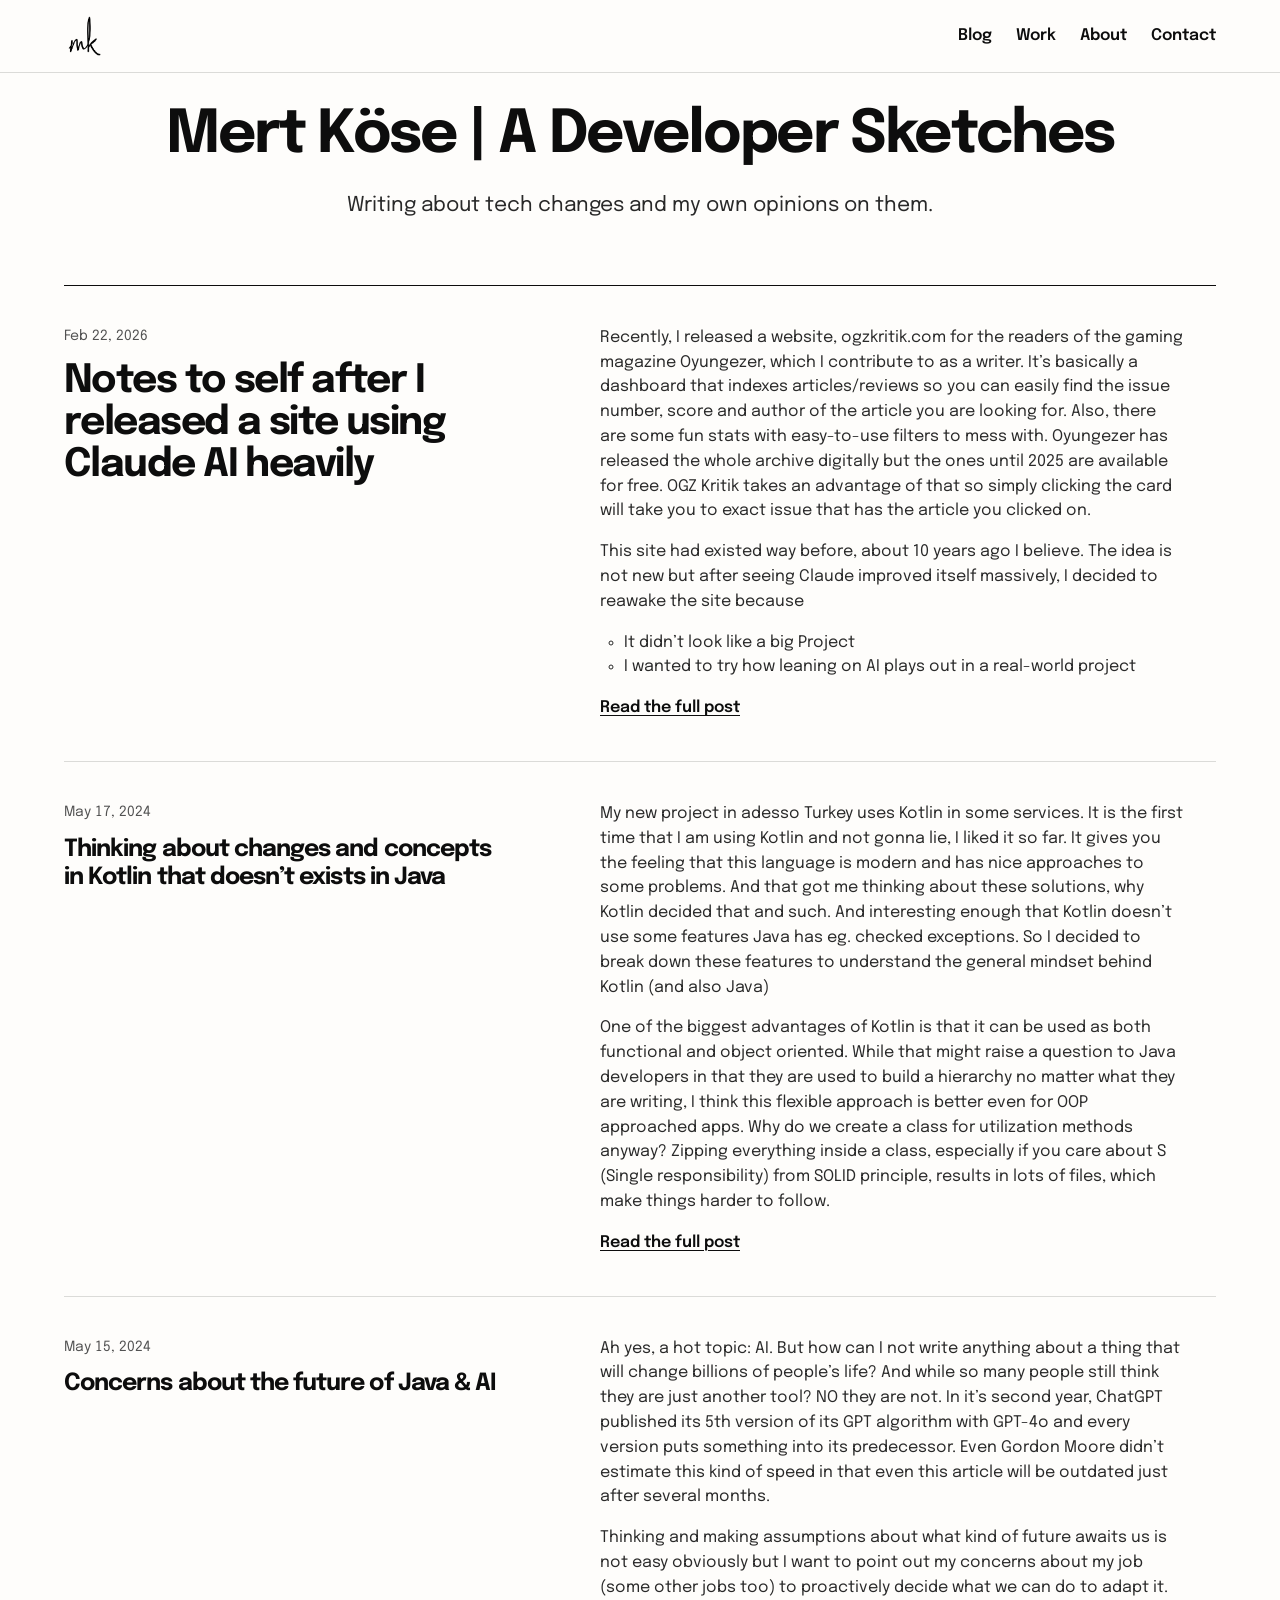
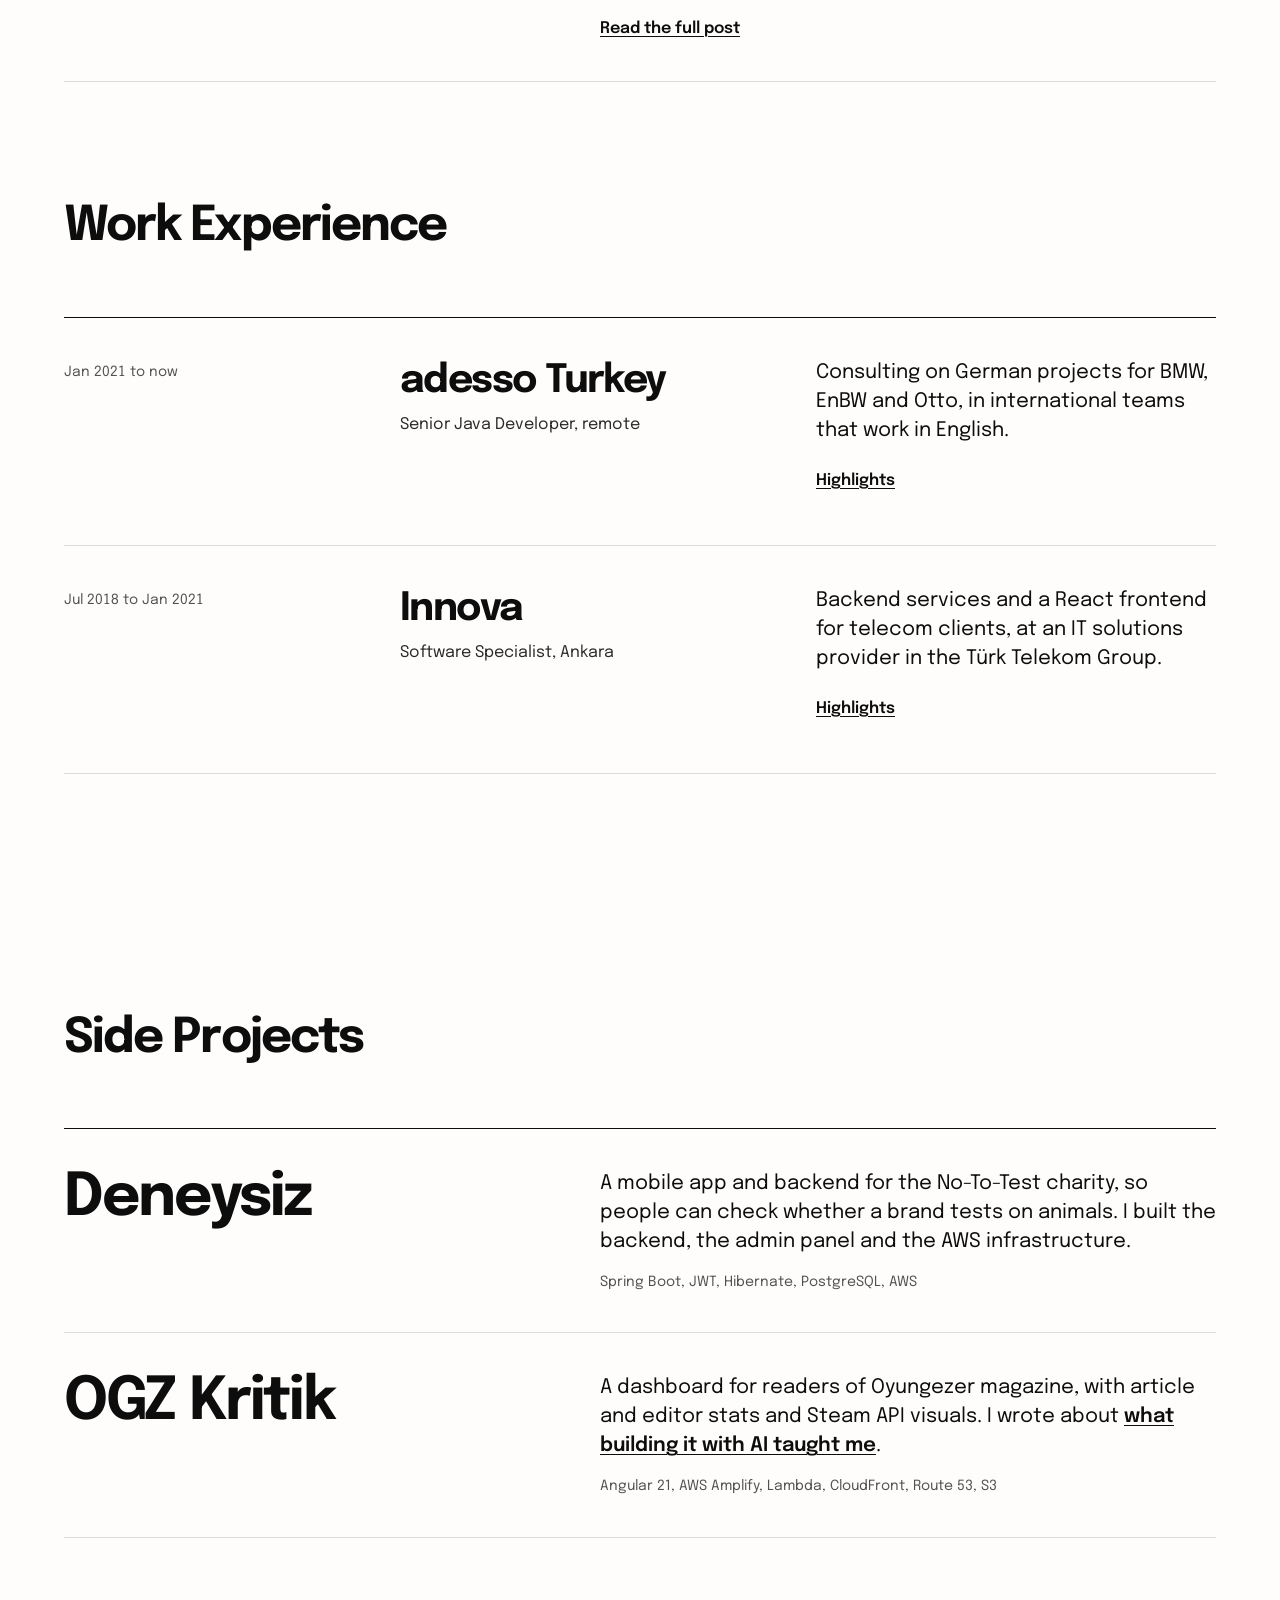
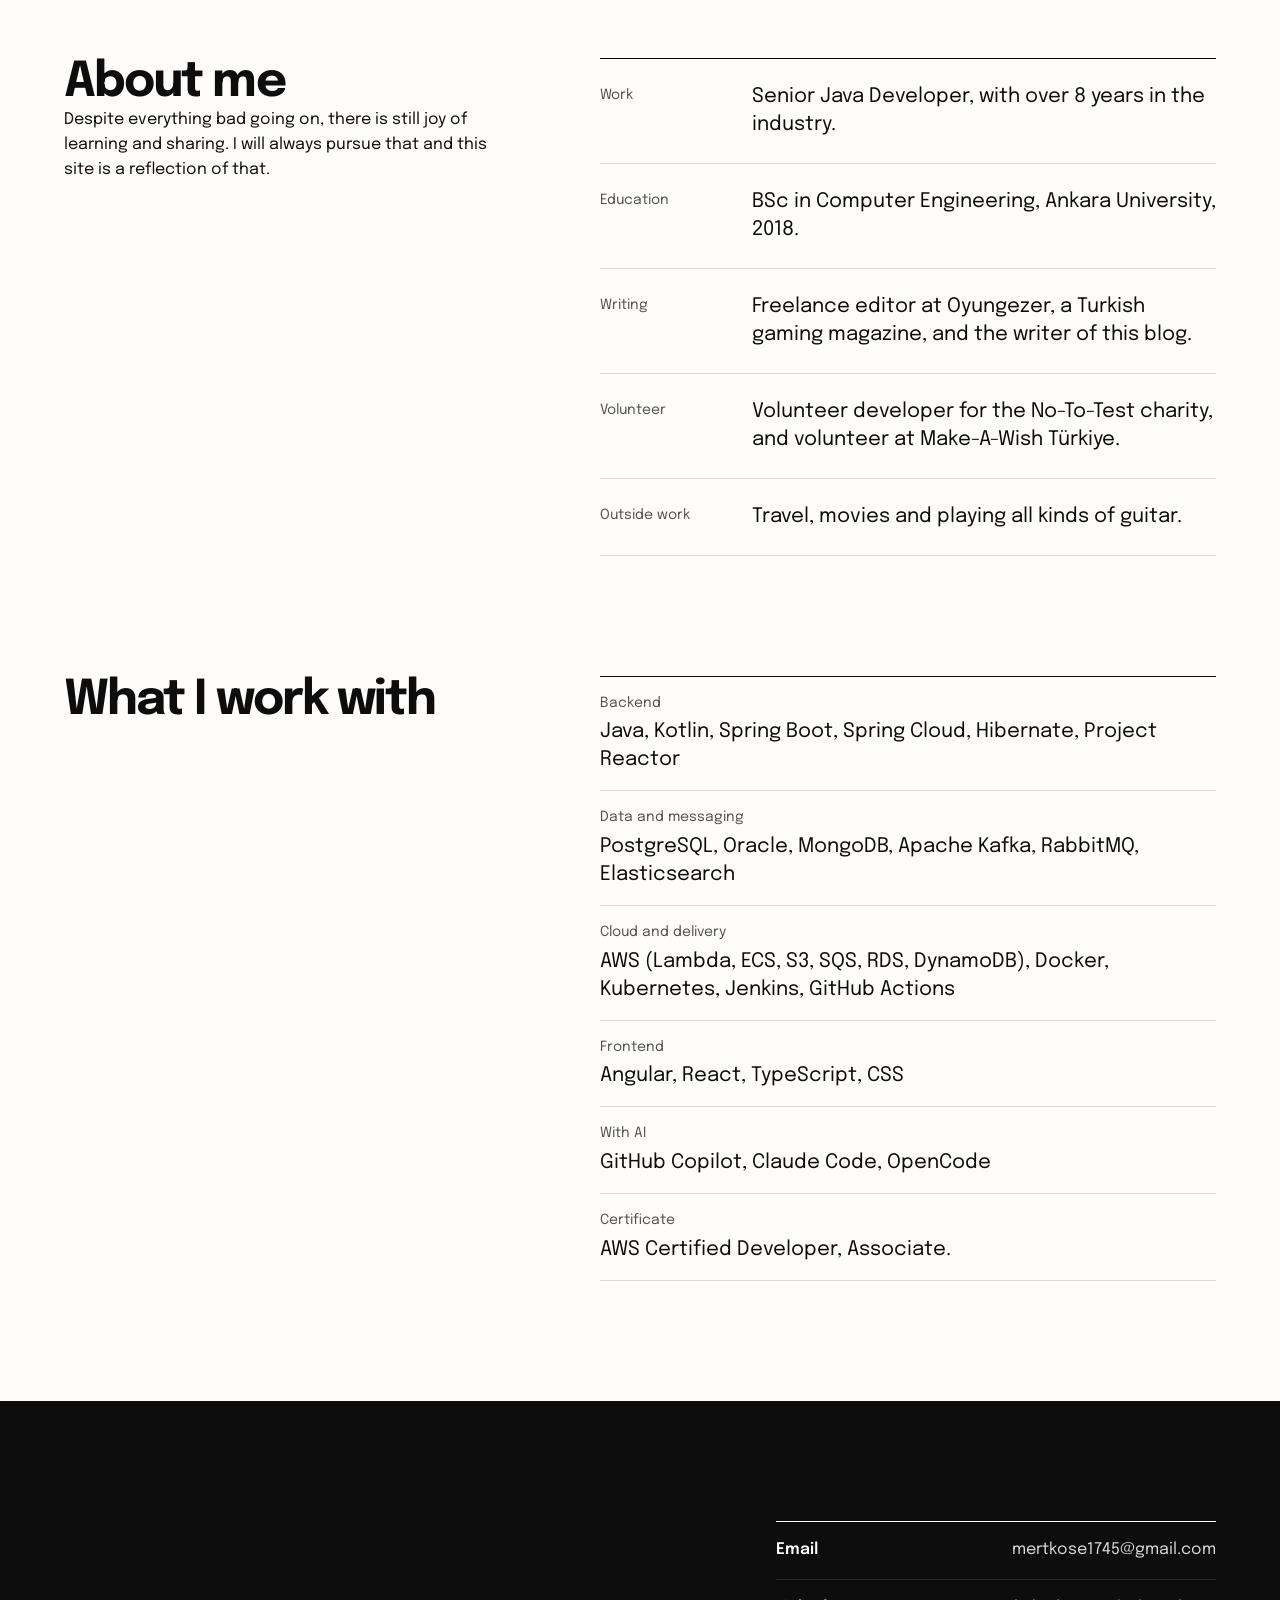
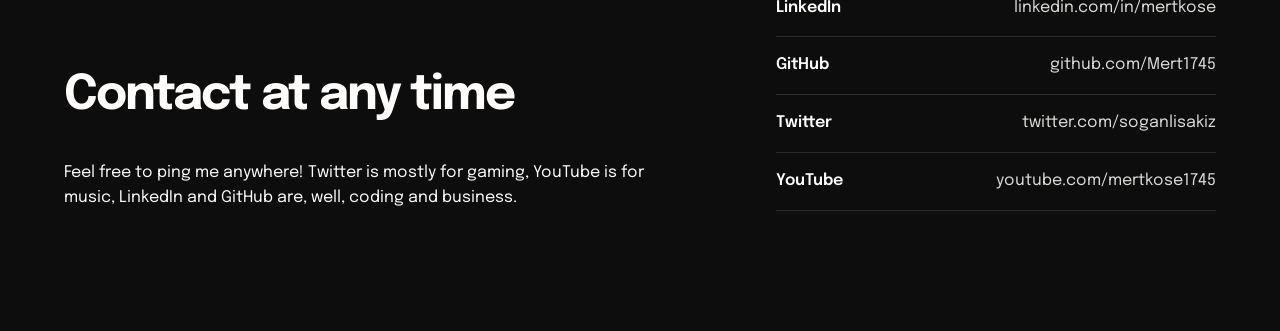
==== commit e5eda82e: "Arrange wording and style" ====
--- a/index.html
+++ b/index.html
@@ -44,7 +44,7 @@
 
 <section class="work" id="work" aria-labelledby="work-title">
   <div class="container">
-    <h2 id="work-title">Eight years of building for other people.</h2>
+    <h2 id="work-title">Work Experience</h2>
     <ol class="jobs">
       <li class="job">
         <p class="job__dates num">Jan 2021 to now</p>
@@ -91,20 +91,9 @@
   </div>
 </section>
 
-<section class="figures" aria-label="Figures from my work">
-  <div class="container">
-    <dl class="stats">
-      <div><dt>products in the e-commerce catalogue I helped standardise data for</dt><dd class="figure num">50M+</dd></div>
-      <div><dt>Kafka records a day moved to new clusters</dt><dd class="figure num">3.5M</dd></div>
-      <div><dt>countries use the BMW projects I delivered</dt><dd class="figure num">20+</dd></div>
-      <div><dt>daily users on the telecom logins I built</dt><dd class="figure num">2M+</dd></div>
-    </dl>
-  </div>
-</section>
-
 <section class="projects" id="projects" aria-labelledby="projects-title">
   <div class="container">
-    <h2 id="projects-title">Built on my own time.</h2>
+    <h2 id="projects-title">Side Projects</h2>
     <ul class="builds">
       <li class="build">
         <h3>Deneysiz</h3>
@@ -124,42 +113,46 @@
   </div>
 </section>
 
-<section class="skills" id="skills" aria-labelledby="skills-title">
-  <div class="container skills__grid">
-    <div class="skills__lead">
-      <h2 id="skills-title">What I work with.</h2>
-      <p class="skills__cert">AWS Certified Developer, Associate.</p>
+<section class="skills" id="about" aria-labelledby="about-title">
+  <div class="container about__grid">
+    <div class="about__lead">
+      <h2 id="about-title">About me</h2>
+      <p>Despite everything bad going on, there is still joy of learning and sharing. I will always pursue that and this site is a reflection of that.</p>
     </div>
-    <dl class="stack">
-      <div><dt>Backend</dt><dd>Java 21, Kotlin, Spring Boot, Spring Cloud, Hibernate, Project Reactor</dd></div>
-      <div><dt>Data and messaging</dt><dd>PostgreSQL, Oracle, MongoDB, Apache Kafka, RabbitMQ, Elasticsearch</dd></div>
-      <div><dt>Cloud and delivery</dt><dd>AWS (Lambda, ECS, S3, SQS, RDS, DynamoDB), Docker, Kubernetes, Jenkins, GitHub Actions</dd></div>
-      <div><dt>Frontend</dt><dd>Angular, React, TypeScript</dd></div>
-      <div><dt>With AI</dt><dd>GitHub Copilot, Claude Code</dd></div>
+    <dl class="facts">
+      <div><dt>Work</dt><dd>Senior Java Developer, with over 8 years in the industry.</dd></div>
+      <div><dt>Education</dt><dd>BSc in Computer Engineering, Ankara University, 2018.</dd></div>
+      <div><dt>Writing</dt><dd>Freelance editor at Oyungezer, a Turkish gaming magazine, and the writer of this blog.</dd></div>
+      <div><dt>Volunteer</dt><dd>Volunteer developer for the No-To-Test charity, and volunteer at Make-A-Wish Türkiye.</dd></div>
+      <div><dt>Outside work</dt><dd>Travel, movies and playing all kinds of guitar.</dd></div>
     </dl>
   </div>
 </section>
 
-<section class="about" id="about" aria-labelledby="about-title">
-  <div class="container about__grid">
-    <h2 id="about-title">A Java developer who writes things down.</h2>
-    <dl class="facts">
-      <div><dt>Work</dt><dd>Senior Java Developer, with over 8 years in the industry.</dd></div>
-      <div><dt>Writing</dt><dd>Freelance editor at Oyungezer, a Turkish gaming magazine, and the writer of this blog.</dd></div>
-      <div><dt>Education</dt><dd>BSc in Computer Engineering, Ankara University, 2018.</dd></div>
-      <div><dt>Giving back</dt><dd>Volunteer developer for the No-To-Test charity, and volunteer at Make-A-Wish Türkiye.</dd></div>
-      <div><dt>Outside work</dt><dd>Travel, open source projects and playing bass guitar.</dd></div>
-    </dl>
-  </div>
-</section>
+  <section class="about" id="skills" aria-labelledby="skills-title">
+    <div class="container skills__grid">
+      <div class="skills__lead">
+        <h2 id="skills-title">What I work with</h2>
+      </div>
+      <dl class="stack">
+        <div><dt>Backend</dt><dd>Java, Kotlin, Spring Boot, Spring Cloud, Hibernate, Project Reactor</dd></div>
+        <div><dt>Data and messaging</dt><dd>PostgreSQL, Oracle, MongoDB, Apache Kafka, RabbitMQ, Elasticsearch</dd></div>
+        <div><dt>Cloud and delivery</dt><dd>AWS (Lambda, ECS, S3, SQS, RDS, DynamoDB), Docker, Kubernetes, Jenkins, GitHub Actions</dd></div>
+        <div><dt>Frontend</dt><dd>Angular, React, TypeScript, CSS</dd></div>
+        <div><dt>With AI</dt><dd>GitHub Copilot, Claude Code, OpenCode</dd></div>
+        <div><dt>Certificate</dt><dd>AWS Certified Developer, Associate.</dd></div>
+      </dl>
+    </div>
+  </section>
 
 <section class="contact" id="contact" aria-labelledby="contact-title">
   <div class="container contact__grid">
     <div class="contact__lead">
-      <h2 id="contact-title">Write to me.</h2>
-      <a class="contact__mail" href="mailto:mertkose1745@gmail.com">mertkose1745@gmail.com</a>
+      <h2 id="contact-title">Contact at any time</h2>
+      <p>Feel free to ping me anywhere! Twitter is mostly for gaming, YouTube is for music, LinkedIn and GitHub are, well, coding and business.</p>
     </div>
     <ul class="links">
+      <li><a href="mailto:mertkose1745@gmail.com"><span>Email</span><span class="links__handle">mertkose1745@gmail.com</span></a></li>
       <li><a href="https://www.linkedin.com/in/mertkose/"><span>LinkedIn</span><span class="links__handle">linkedin.com/in/mertkose</span></a></li>
       <li><a href="https://github.com/Mert1745"><span>GitHub</span><span class="links__handle">github.com/Mert1745</span></a></li>
       <li><a href="https://twitter.com/soganlisakiz"><span>Twitter</span><span class="links__handle">twitter.com/soganlisakiz</span></a></li>
--- a/style.css
+++ b/style.css
@@ -24,9 +24,9 @@
 
 
 /* hero: the introduction on top, the blog index under it with each post opened */
-.hero__text { display: grid; gap: var(--space-lg); justify-items: start; margin-bottom: var(--space-2xl); }
+.hero__text { display: grid; gap: var(--space-lg); justify-items: center; margin-bottom: var(--space-2xl); margin-top: 2rem; }
 .hero__text h1 { font-size: var(--text-display-s); max-width: none; }
-.hero__text .lead { color: var(--color-ink-2); max-width: 40ch; }
+.hero__text .lead { color: var(--color-ink-2);}
 .index__list { margin: 0; padding: 0; list-style: none; border-top: var(--rule-hair) solid var(--color-ink); }
 .index__row { display: grid; grid-template-columns: minmax(0, 5fr) minmax(0, 7fr); gap: var(--space-3xl); align-items: start; padding-block: var(--space-xl); border-bottom: var(--rule-hair) solid var(--color-rule); }
 .index__head { display: grid; gap: var(--space-sm); }
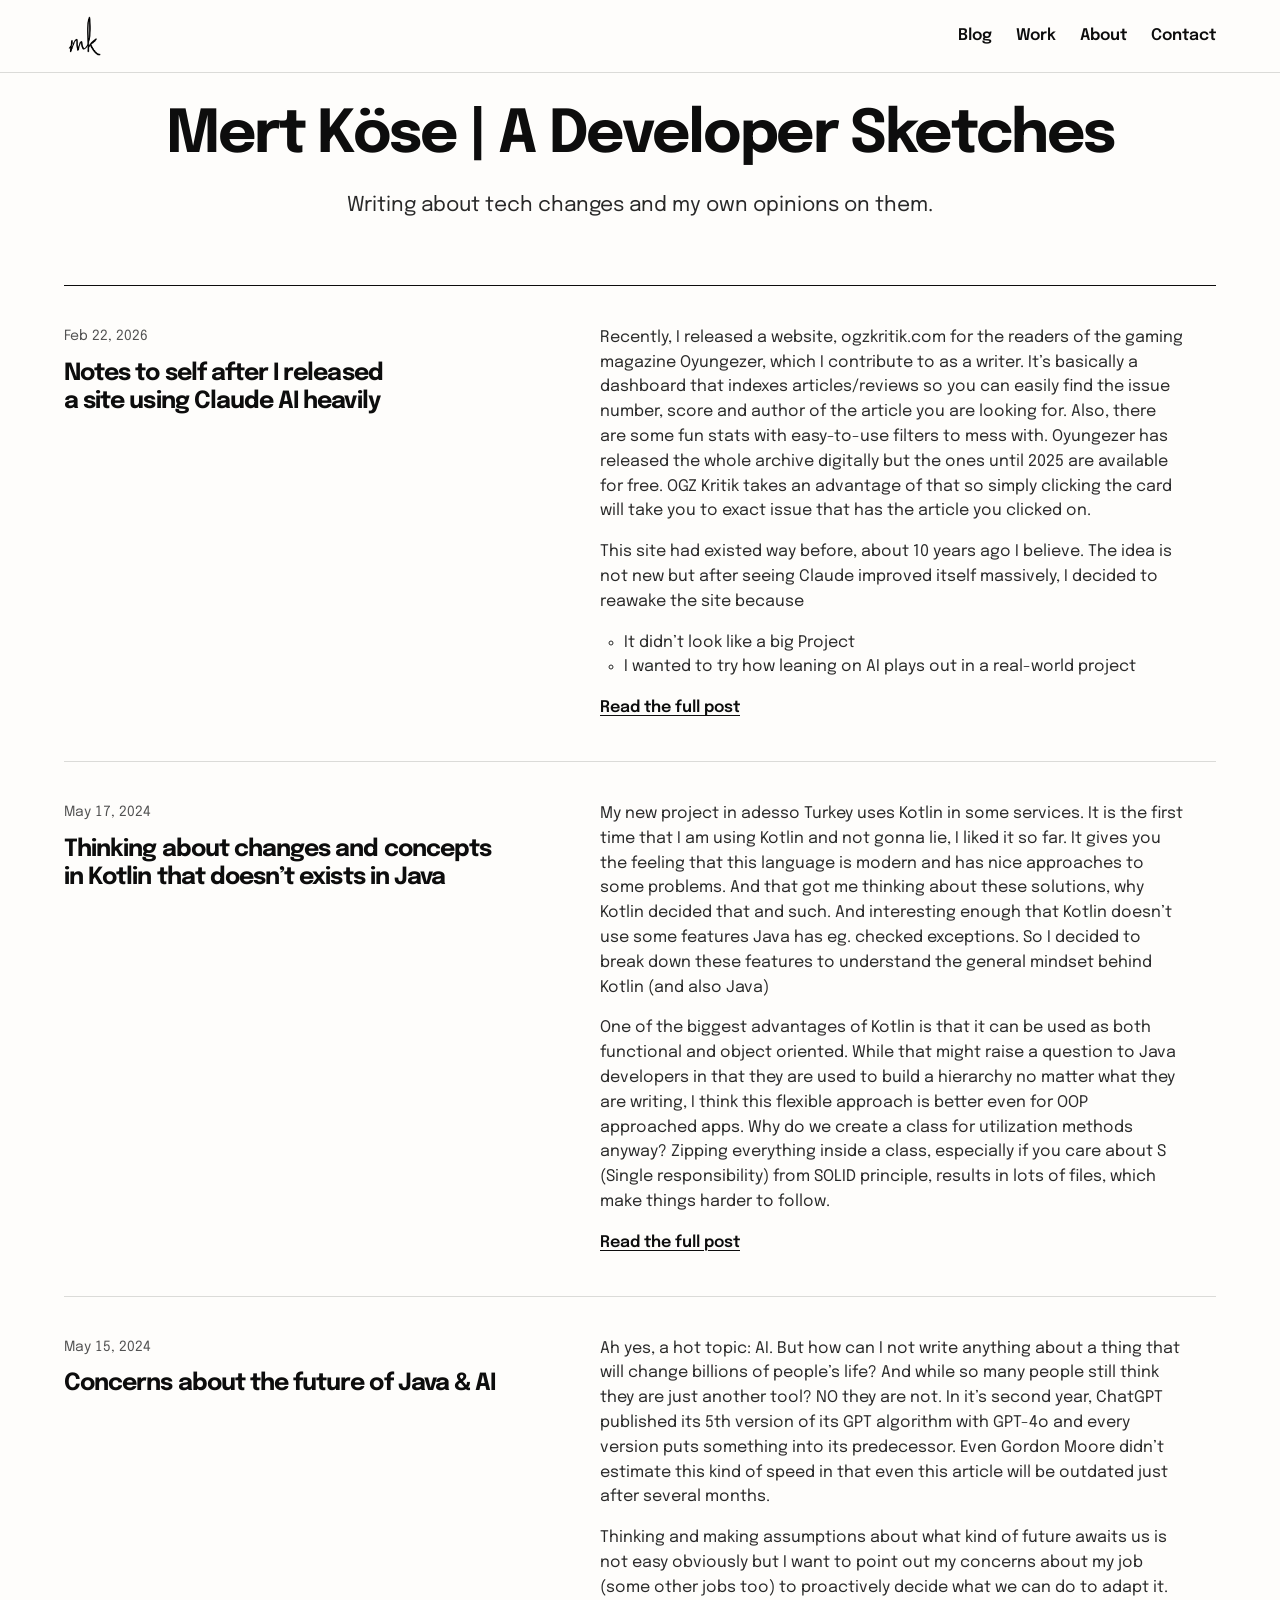
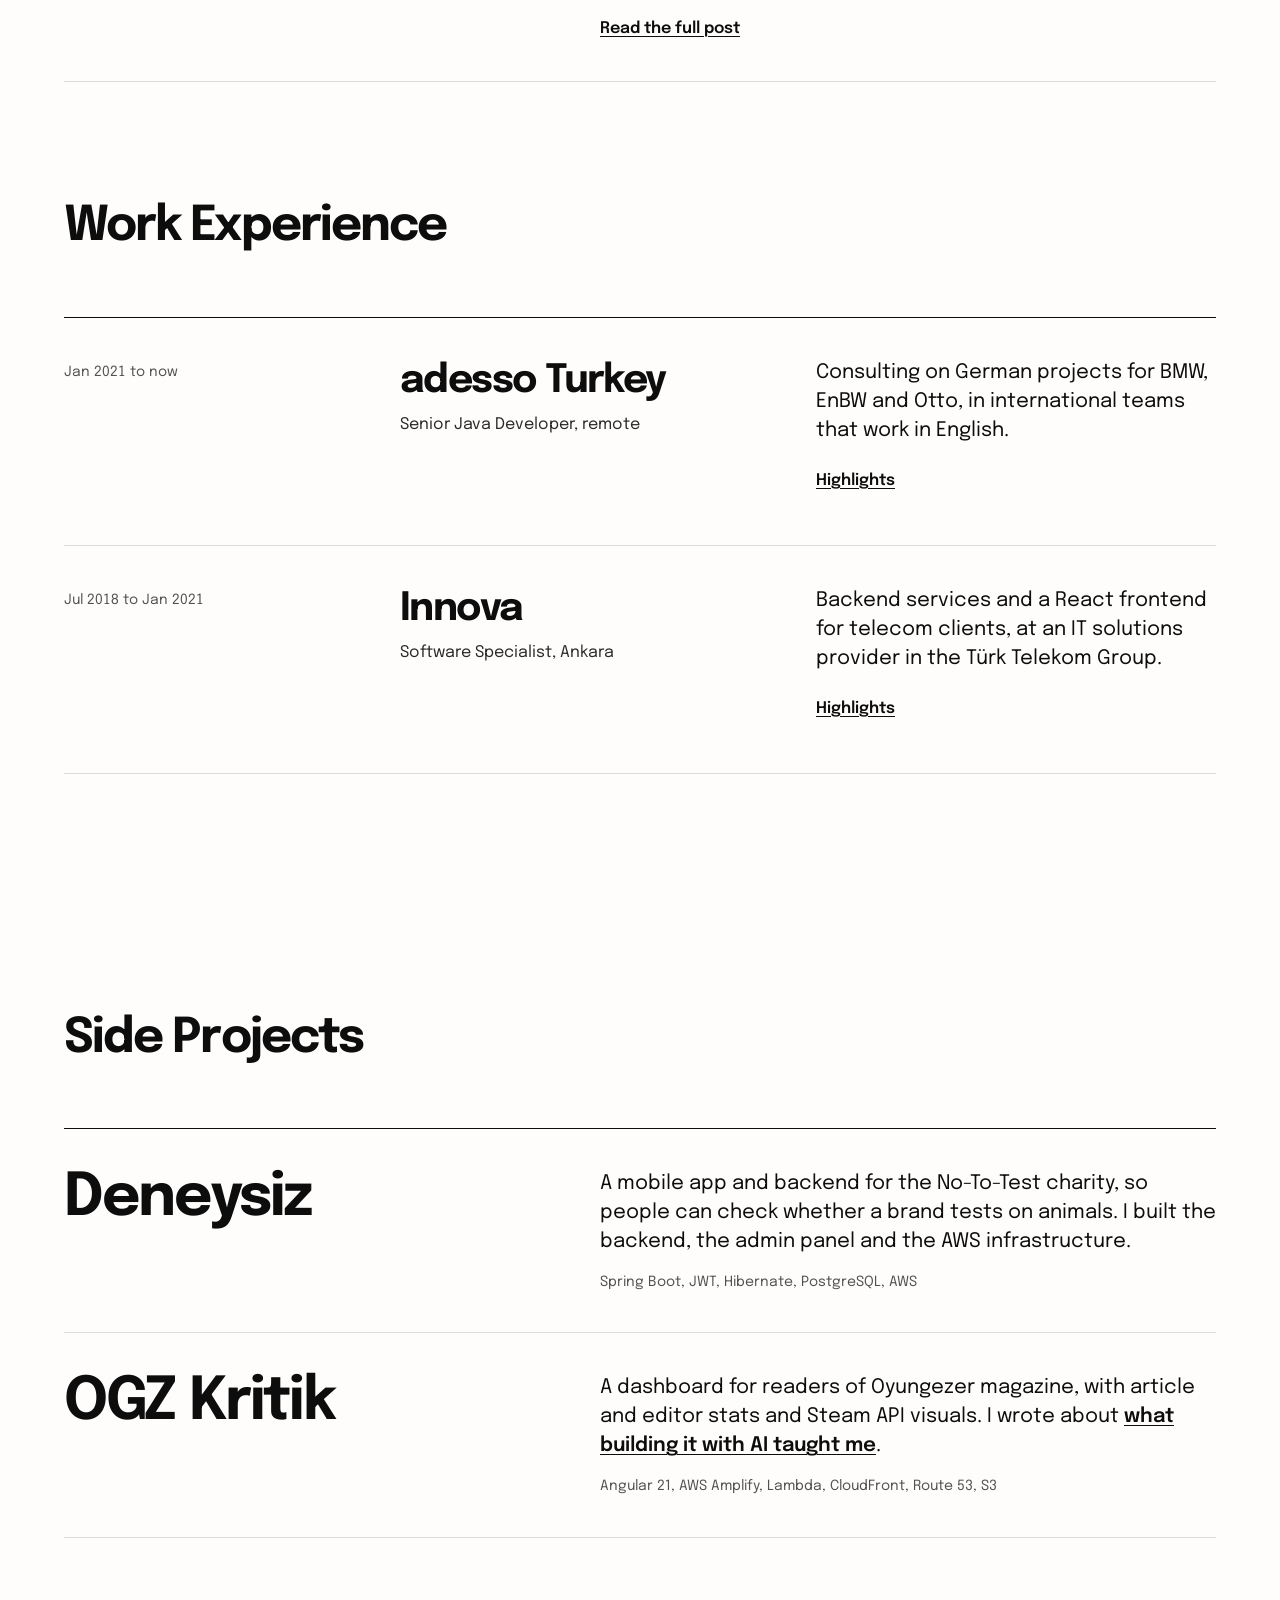
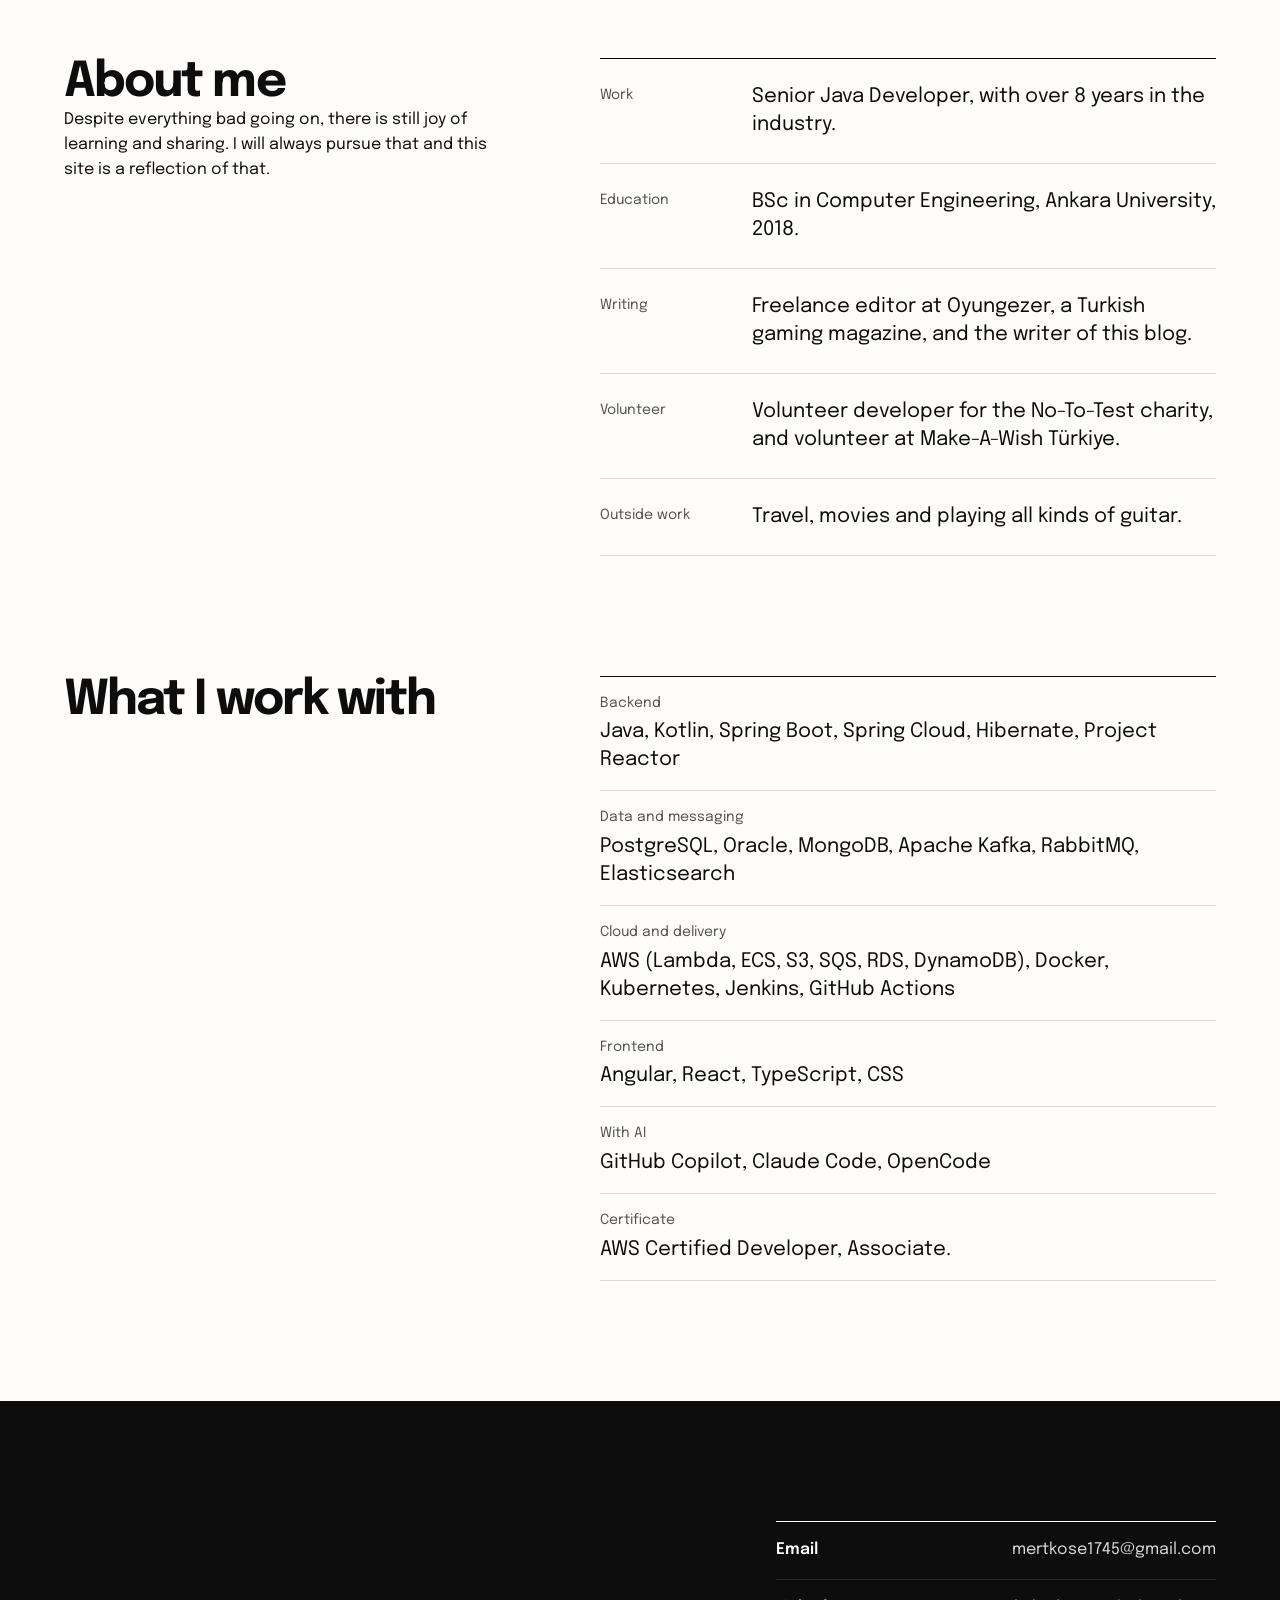
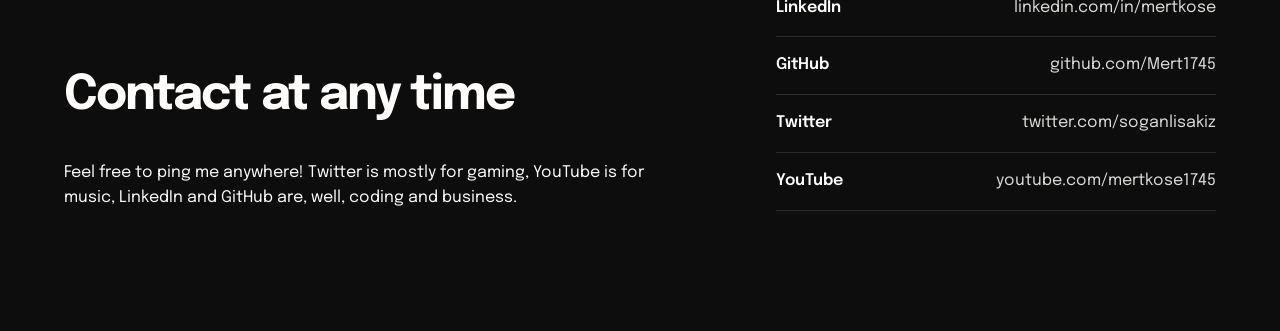
==== commit f8ec6d81: "Give all blog titles the same size" ====
--- a/index.html
+++ b/index.html
@@ -7,7 +7,7 @@
 <meta name="description" content="Mert Köse, Senior Java Developer, writing about tech changes and his own opinions on them.">
 <link rel="icon" type="image/png" href="favicon.png">
 <link rel="preconnect" href="https://fonts.googleapis.com"><link rel="preconnect" href="https://fonts.gstatic.com" crossorigin><link href="https://fonts.googleapis.com/css2?family=Epilogue:wght@400;600;700&amp;display=swap" rel="stylesheet">
-<link rel="stylesheet" href="style.css?v=16051776">
+<link rel="stylesheet" href="style.css?v=563f447f">
 </head>
 <body>
 <a class="skip" href="#main">Skip to content</a>
--- a/style.css
+++ b/style.css
@@ -35,7 +35,6 @@
 .index__head h3 { max-width: none; }
 .index__head h3 a { text-decoration: none; }
 .index__head h3 a:hover { text-decoration: underline; text-decoration-color: var(--color-accent); text-decoration-thickness: 2px; text-underline-offset: 0.18em; }
-.index__row--lead h3 { font-size: var(--text-3xl); line-height: 1.08; letter-spacing: var(--tracking-display); }
 .index__excerpt { display: grid; gap: var(--space-md); color: var(--color-ink-2); }
 .index__excerpt ul { margin: 0; padding-left: var(--space-lg); }
 .index__more { justify-self: start; font-weight: 600; }
@@ -67,15 +66,15 @@
 
 
 /* a post */
-.container--text { max-width: 51rem; }
+.container--text { max-width: 58rem; }
 .article { padding-block: var(--space-3xl) var(--space-3xl); }
 .article__head { display: grid; gap: var(--space-md); padding-bottom: var(--space-xl); margin-bottom: var(--space-xl); border-bottom: var(--rule-hair) solid var(--color-ink); }
 .article__head h1 { font-size: var(--text-display-s); max-width: none; }
 .article__date { font-size: var(--text-sm); color: var(--color-muted); }
 .article__body { display: grid; gap: var(--space-lg); font-size: var(--text-lg); line-height: 1.6; color: var(--color-ink-2); }
-.article__body p { max-width: 65ch; }
+.article__body p { max-width: none; }
 .article__body h2 { max-width: none; margin-top: var(--space-xl); font-size: var(--text-section); }
-.article__body ul { margin: 0; padding-left: var(--space-lg); max-width: 65ch; }
+.article__body ul { margin: 0; padding-left: var(--space-lg); max-width: none; }
 .article__body li + li { margin-top: var(--space-xs); }
 .article__body blockquote { margin: var(--space-md) 0; padding: var(--space-xs) 0 var(--space-xs) var(--space-lg); border-left: 2px solid var(--color-ink); color: var(--color-ink); font-size: var(--text-xl); line-height: 1.4; max-width: 50ch; }
 .article__body img { border-radius: var(--radius-card); outline: var(--rule-hair) solid var(--color-rule); outline-offset: -1px; }
@@ -88,7 +87,6 @@
   .hero { min-height: 0; padding-block: var(--space-xl); }
   .about__grid, .contact__grid { grid-template-columns: minmax(0, 1fr); gap: var(--space-2xl); }
   .contact__grid { align-items: start; }
-  .index__row--lead h3 { font-size: var(--text-2xl); }
 }
 @media (max-width: 40rem) {
   .facts > div { grid-template-columns: minmax(0, 1fr); gap: var(--space-2xs); }
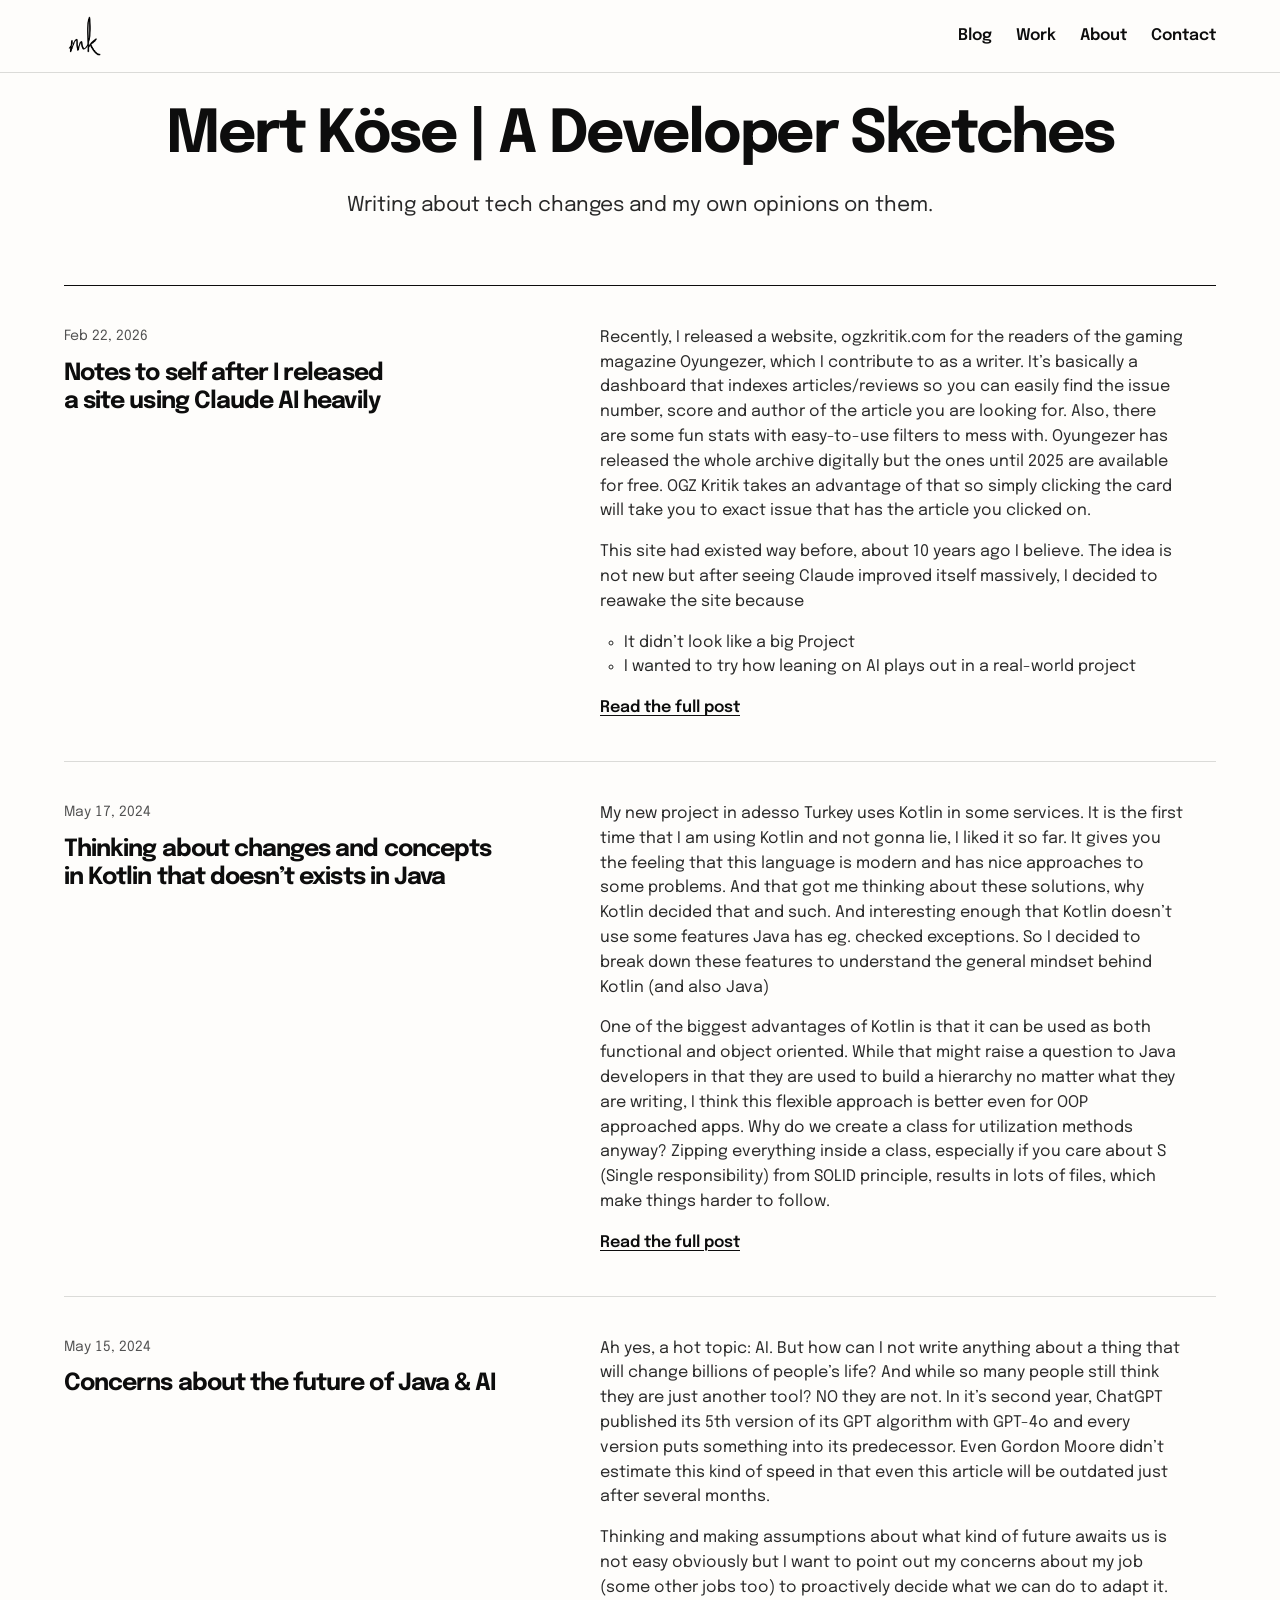
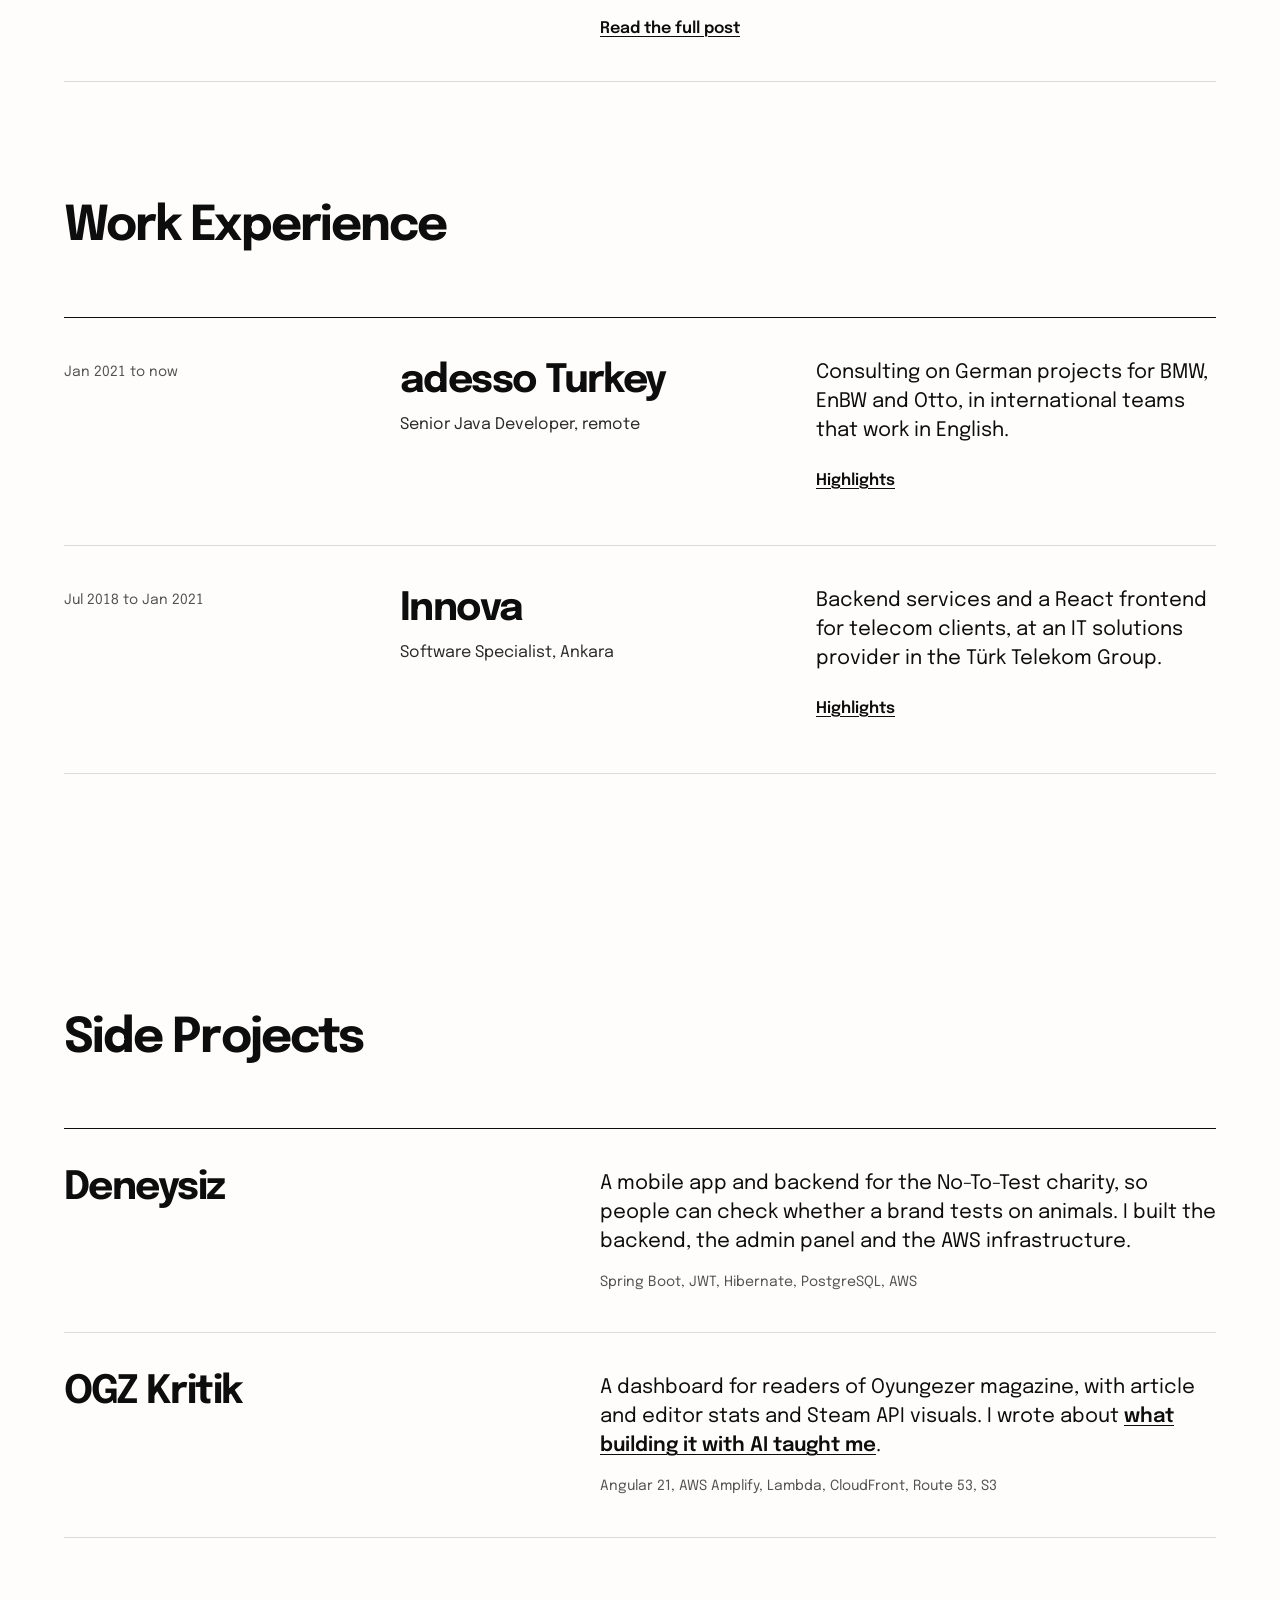
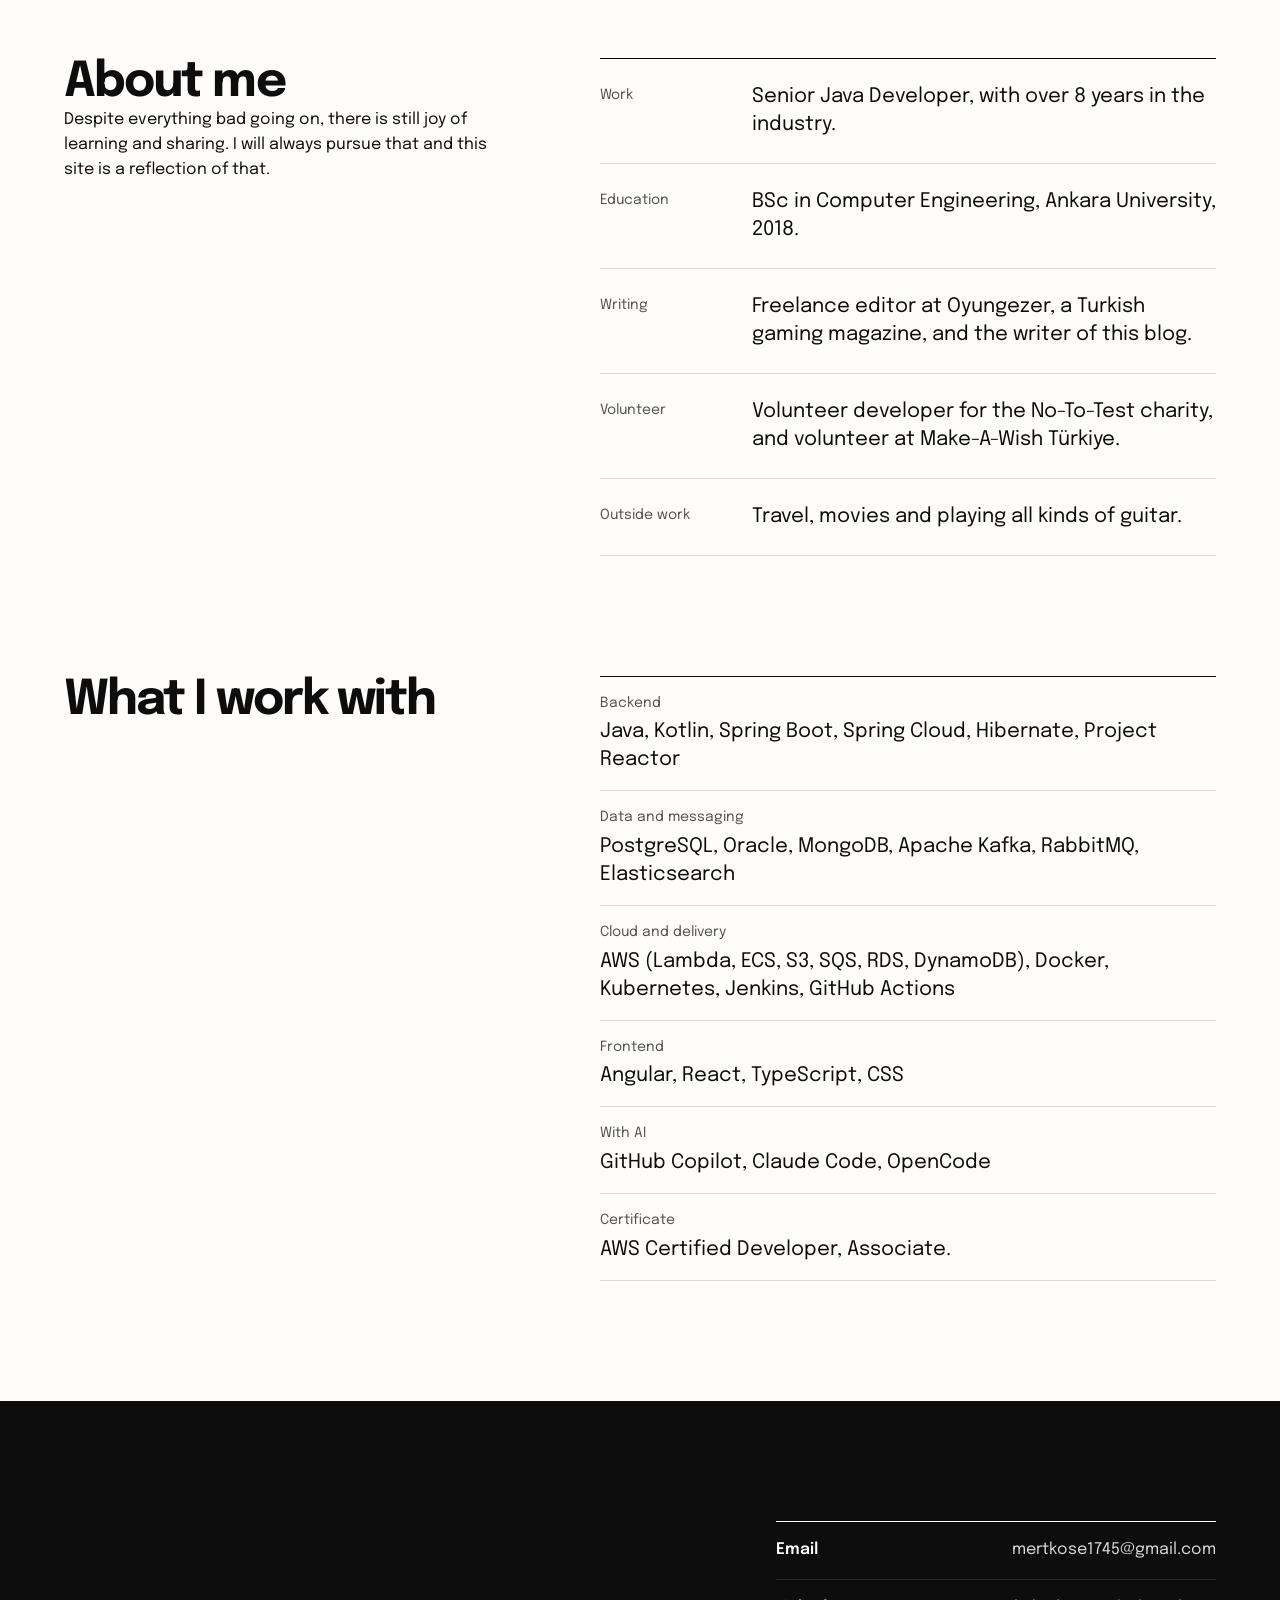
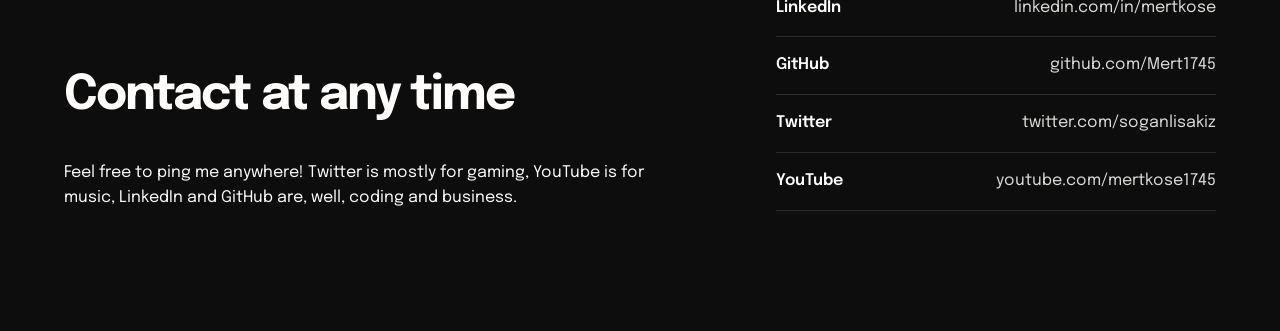
==== commit 0febd3fb: "Make project names smaller" ====
--- a/index.html
+++ b/index.html
@@ -7,7 +7,7 @@
 <meta name="description" content="Mert Köse, Senior Java Developer, writing about tech changes and his own opinions on them.">
 <link rel="icon" type="image/png" href="favicon.png">
 <link rel="preconnect" href="https://fonts.googleapis.com"><link rel="preconnect" href="https://fonts.gstatic.com" crossorigin><link href="https://fonts.googleapis.com/css2?family=Epilogue:wght@400;600;700&amp;display=swap" rel="stylesheet">
-<link rel="stylesheet" href="style.css?v=563f447f">
+<link rel="stylesheet" href="style.css?v=0147457a">
 </head>
 <body>
 <a class="skip" href="#main">Skip to content</a>
--- a/style.css
+++ b/style.css
@@ -122,7 +122,7 @@
 .projects { padding-block: var(--section-gap-s) 0; }
 .builds { margin: var(--space-2xl) 0 0; padding: 0; list-style: none; border-top: var(--rule-hair) solid var(--color-ink); }
 .build { display: grid; grid-template-columns: minmax(0, 5fr) minmax(0, 7fr); gap: var(--space-3xl); padding-block: var(--space-xl); border-bottom: var(--rule-hair) solid var(--color-rule); }
-.build h3 { font-size: var(--text-display-s); max-width: none; letter-spacing: var(--tracking-display); line-height: 1.02; }
+.build h3 { font-size: var(--text-3xl); max-width: none; letter-spacing: var(--tracking-display); line-height: 1.02; }
 .build h3 a { text-decoration: none; }
 .build h3 a:hover { text-decoration: underline; text-decoration-color: var(--color-accent); text-decoration-thickness: 3px; text-underline-offset: 0.12em; }
 .build__body { display: grid; gap: var(--space-md); font-size: var(--text-lg); line-height: 1.45; }
